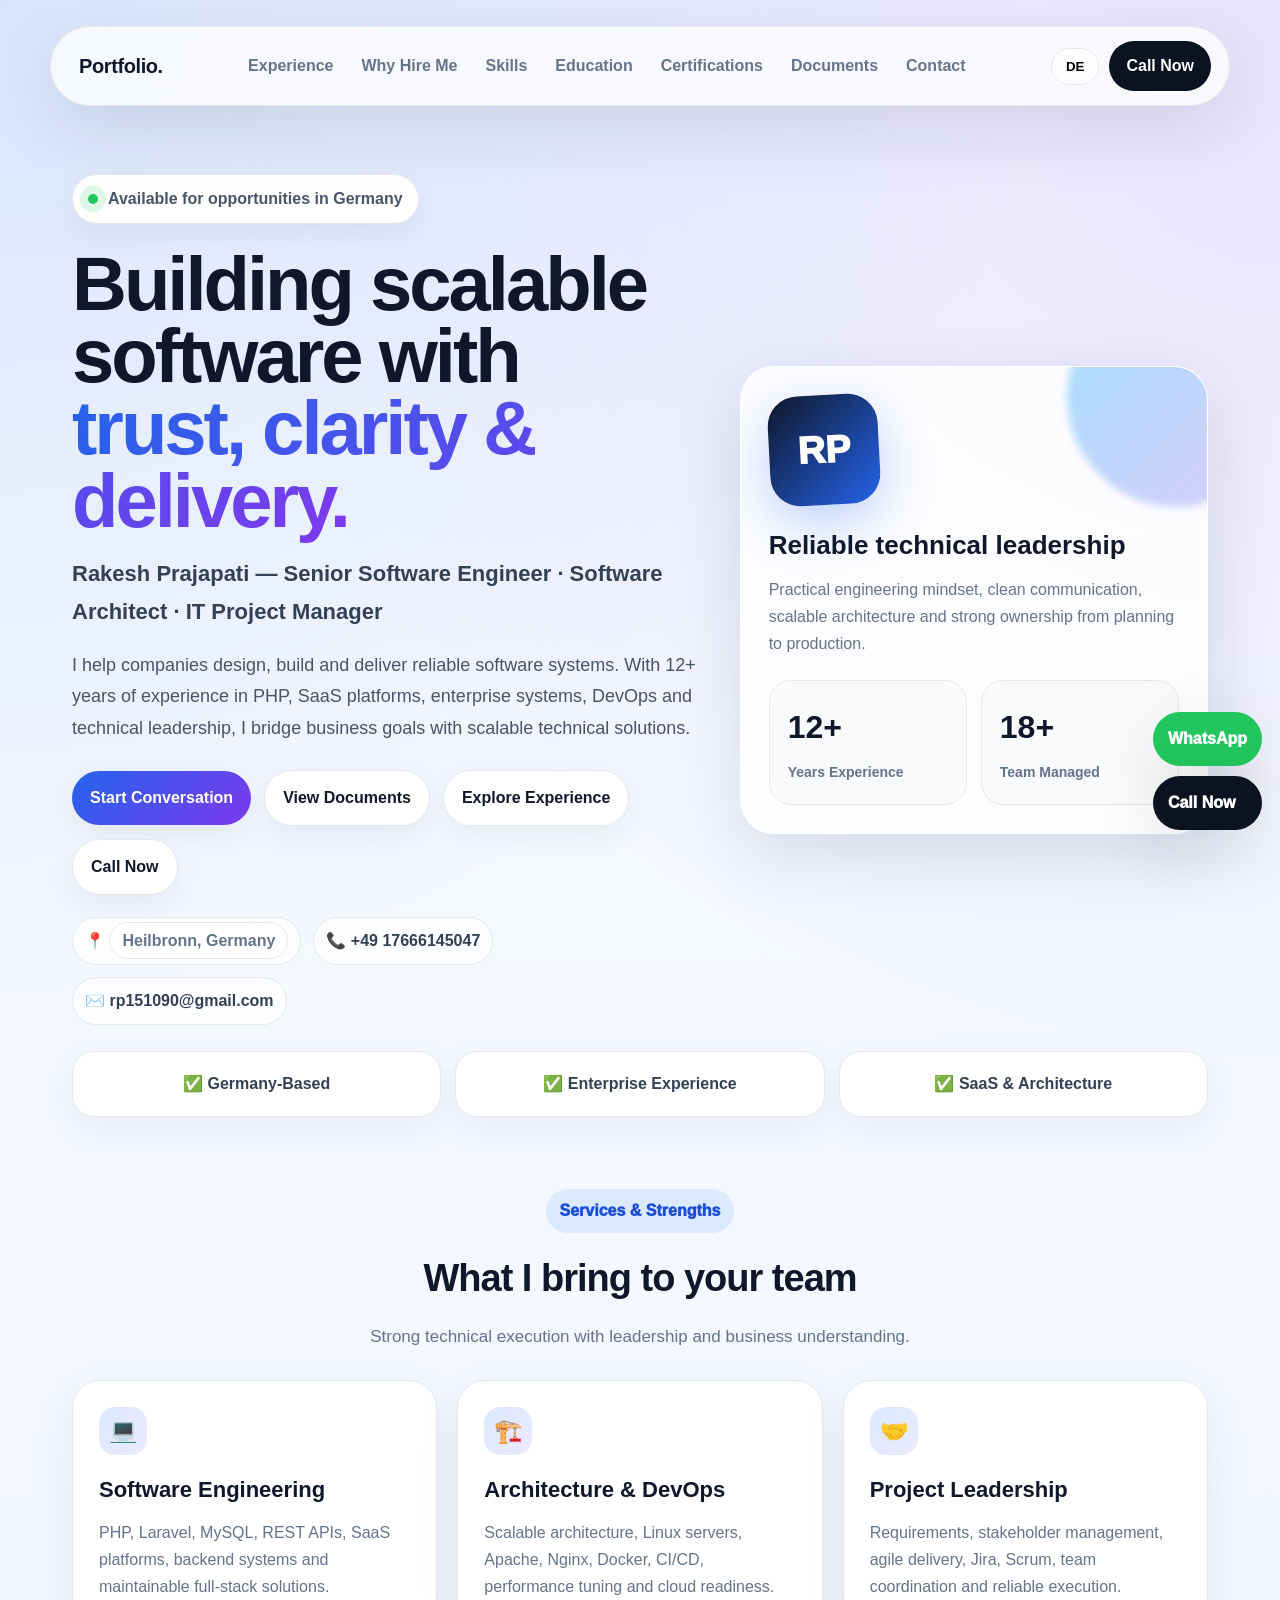
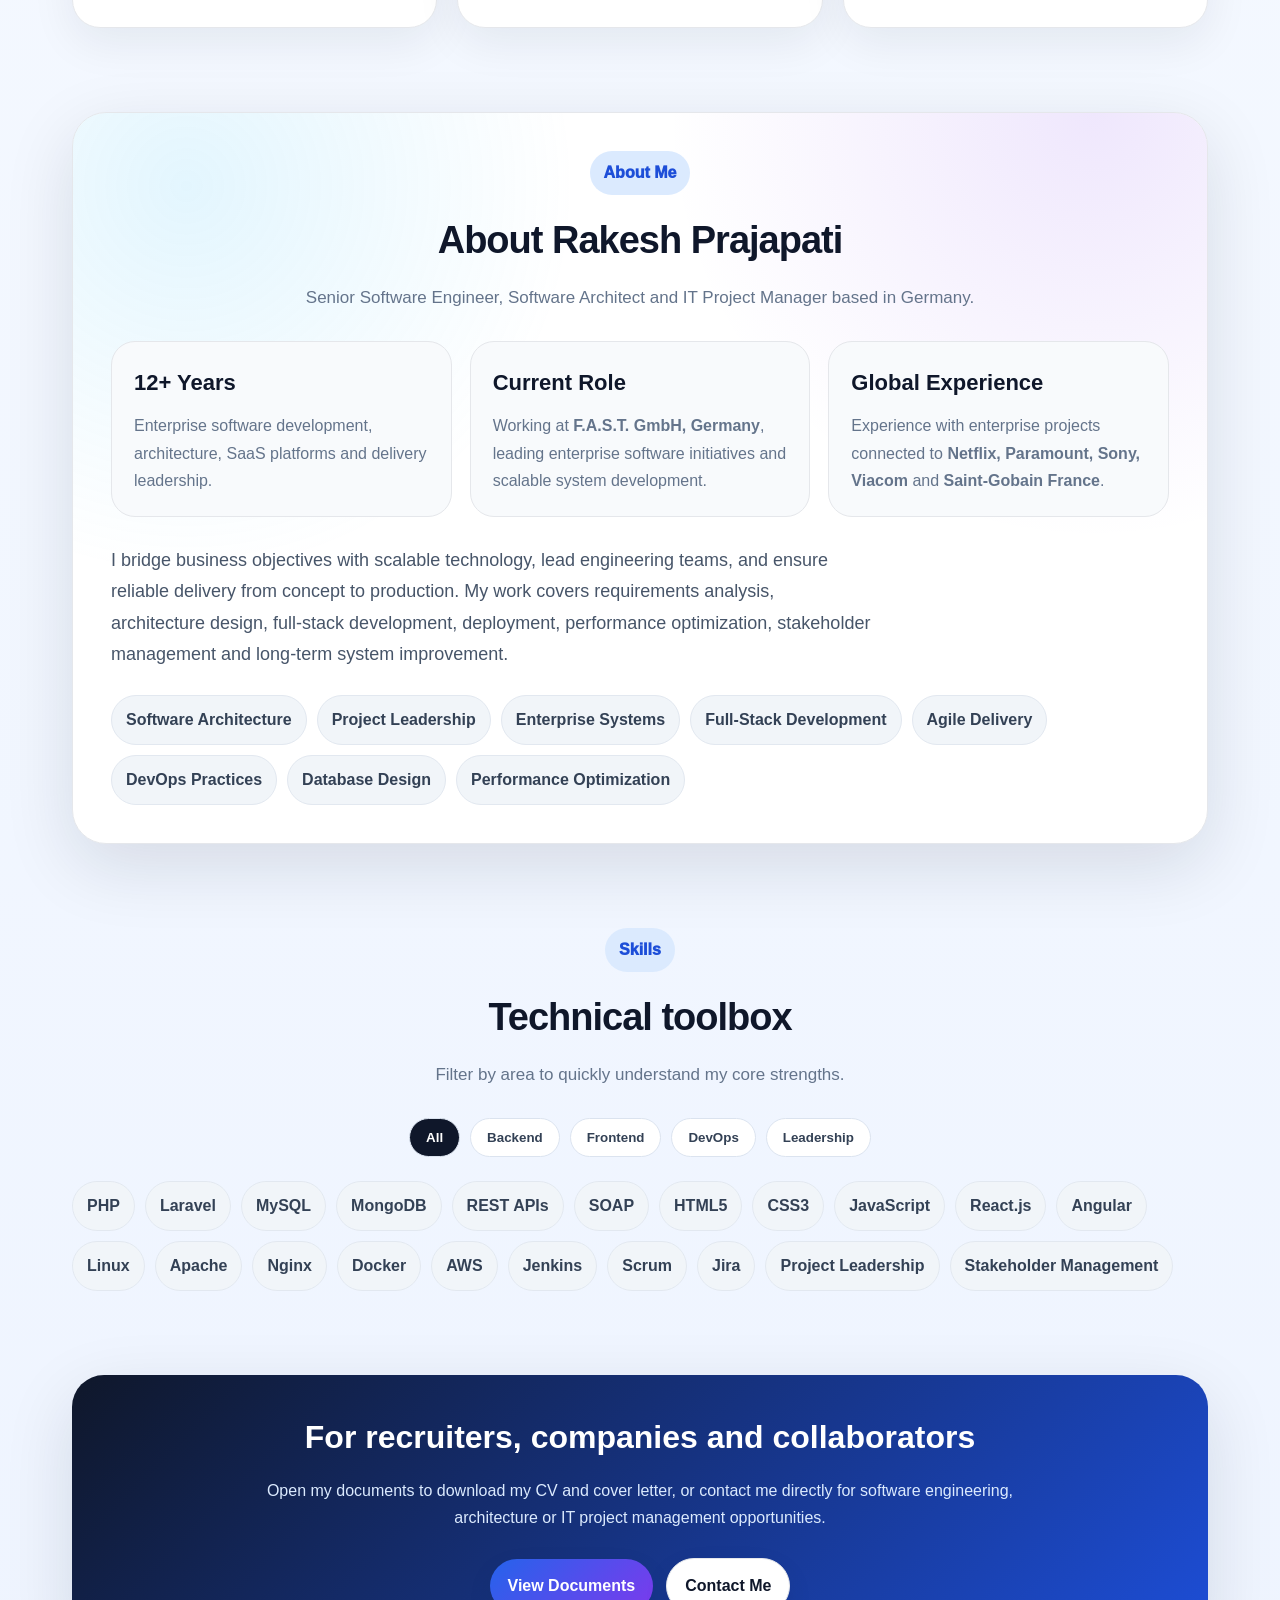
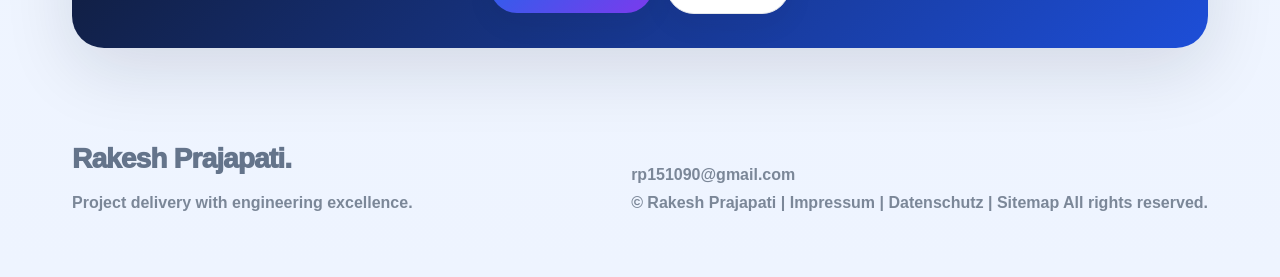
==== index.html @ 2183dc95 "first commit of rakesh prajapati portfoli to git" ====
<!doctype html>
<html lang="en">
<head>
  <meta charset="utf-8">
  <meta name="viewport" content="width=device-width, initial-scale=1">

  <meta name="google-site-verification" content="_MlEjxOIbFamrFURpFTnCvheGzi6OoszpjJX03iKb7Q">

  <title>Rakesh Prajapati | Senior Software Engineer & IT Project Manager Germany</title>
  <meta name="description" content="Rakesh Prajapati is a Senior Software Engineer, PHP Developer, Software Architect and IT Project Manager based in Germany with 12+ years of experience in enterprise software development, SaaS platforms and scalable architecture.">
  <meta name="keywords" content="Rakesh Prajapati, Senior Software Engineer Germany, PHP Developer Germany, IT Project Manager Germany, Software Architect Germany, Software Developer Germany">
  <meta name="author" content="Rakesh Prajapati">

  <link rel="canonical" href="https://rakeshprajapati.de/">
  <link rel="profile" href="https://gmpg.org/xfn/11">
  <link rel="me" href="https://www.linkedin.com/in/rakesh-prajapati-83124238">
  <link rel="stylesheet" href="assets/style.css">

<style>
:root{
  --ink:#111827;
  --muted:#64748b;
  --blue:#2563eb;
  --sky:#38bdf8;
  --purple:#7c3aed;
  --soft:#f8fafc;
  --line:#e5e7eb;
  --dark:#0f172a;
  --shadow:0 22px 70px rgba(15,23,42,.12);
}

body{
  background:
    radial-gradient(circle at top left, rgba(37,99,235,.14), transparent 28%),
    radial-gradient(circle at top right, rgba(124,58,237,.12), transparent 30%),
    linear-gradient(180deg,#f8fbff,#eef4ff);
  color:#0f172a;
}

.navWrap{
  position:sticky;
  top:14px;
  z-index:50;
}

.trust-hero{
  padding:70px 0 30px;
}

.hero-pro{
  display:grid;
  grid-template-columns:1.15fr .85fr;
  gap:34px;
  align-items:center;
}

.eyebrow{
  display:inline-flex;
  align-items:center;
  gap:10px;
  padding:10px 15px;
  border-radius:999px;
  background:#fff;
  border:1px solid var(--line);
  box-shadow:0 10px 30px rgba(15,23,42,.06);
  color:#475569;
  font-weight:850;
}

.pulse-dot{
  width:10px;
  height:10px;
  background:#22c55e;
  border-radius:50%;
  box-shadow:0 0 0 8px rgba(34,197,94,.14);
  animation:pulse 1.8s infinite;
  flex:0 0 auto;
}

@keyframes pulse{
  0%{box-shadow:0 0 0 0 rgba(34,197,94,.32)}
  100%{box-shadow:0 0 0 13px rgba(34,197,94,0)}
}

.hero-title{
  font-size:clamp(44px,6vw,76px);
  line-height:.95;
  letter-spacing:-3px;
  margin:24px 0 18px;
  color:#0f172a;
}

.hero-title span{
  background:linear-gradient(135deg,#2563eb,#7c3aed);
  -webkit-background-clip:text;
  color:transparent;
}

.hero-subtitle{
  font-size:22px;
  font-weight:900;
  color:#334155;
  margin-bottom:16px;
}

.hero-text{
  font-size:18px;
  line-height:1.75;
  color:#475569;
  max-width:760px;
}

.ctaRow{
  display:flex;
  flex-wrap:wrap;
  gap:13px;
  margin-top:26px;
}

.cta{
  display:inline-flex;
  align-items:center;
  justify-content:center;
  gap:8px;
  padding:13px 18px;
  border-radius:999px;
  border:1px solid var(--line);
  background:#fff;
  color:#0f172a;
  font-weight:900;
  transition:.25s;
  box-shadow:0 10px 30px rgba(15,23,42,.06);
  text-decoration:none;
}

.cta:hover{
  transform:translateY(-3px);
  box-shadow:0 18px 45px rgba(15,23,42,.12);
}

.ctaPrimary{
  color:#fff;
  border:0;
  background:linear-gradient(135deg,#2563eb,#7c3aed);
}

.hero-contact{
  display:flex;
  flex-wrap:wrap;
  gap:12px;
  margin-top:22px;
  color:#64748b;
  font-weight:750;
}

.hero-contact span{
  padding:9px 12px;
  background:rgba(255,255,255,.75);
  border:1px solid var(--line);
  border-radius:999px;
}

.hero-contact a{
  color:#334155;
  text-decoration:none;
}

.profile-pro{
  position:relative;
  padding:28px;
  border-radius:34px;
  background:rgba(255,255,255,.82);
  border:1px solid rgba(255,255,255,.85);
  box-shadow:var(--shadow);
  overflow:hidden;
}

.profile-pro:before{
  content:"";
  position:absolute;
  top:-80px;
  right:-80px;
  width:220px;
  height:220px;
  border-radius:50%;
  background:linear-gradient(135deg,rgba(56,189,248,.45),rgba(124,58,237,.25));
  filter:blur(4px);
}

.profile-inner{
  position:relative;
  z-index:1;
}

.avatar-pro{
  width:110px;
  height:110px;
  border-radius:30px;
  background:linear-gradient(135deg,#0f172a,#2563eb);
  display:grid;
  place-items:center;
  color:#fff;
  font-size:38px;
  font-weight:950;
  box-shadow:0 18px 50px rgba(37,99,235,.28);
  margin-bottom:18px;
  transform:rotate(-3deg);
}

.profile-pro h3{
  margin:0 0 8px;
  font-size:26px;
  color:#0f172a;
}

.profile-pro p{
  color:#64748b;
  line-height:1.7;
  margin:0;
}

.trust-stats{
  display:grid;
  grid-template-columns:repeat(2,1fr);
  gap:14px;
  margin-top:22px;
}

.trust-stat{
  padding:18px;
  border-radius:22px;
  background:#f8fafc;
  border:1px solid #e5e7eb;
}

.trust-stat strong{
  display:block;
  font-size:32px;
  color:#0f172a;
  margin-bottom:3px;
}

.trust-stat span{
  color:#64748b;
  font-weight:800;
  font-size:14px;
}

.mini-trust{
  display:grid;
  grid-template-columns:repeat(3,1fr);
  gap:14px;
  margin-top:26px;
}

.mini-trust div{
  padding:18px;
  border-radius:22px;
  background:#fff;
  border:1px solid var(--line);
  box-shadow:0 12px 35px rgba(15,23,42,.06);
  color:#334155;
  font-weight:850;
  text-align:center;
}

.section-pro{
  padding:42px 0;
}

.section-heading{
  text-align:center;
  margin-bottom:28px;
}

.section-heading .tag{
  display:inline-block;
  padding:8px 14px;
  border-radius:999px;
  background:#dbeafe;
  color:#1d4ed8;
  font-weight:950;
  margin-bottom:12px;
}

.section-heading h2{
  margin:0 0 10px;
  font-size:38px;
  color:#0f172a;
  letter-spacing:-1px;
}

.section-heading p{
  margin:0;
  color:#64748b;
  font-size:17px;
}

.service-grid{
  display:grid;
  grid-template-columns:repeat(3,1fr);
  gap:20px;
}

.service-card{
  padding:26px;
  border-radius:28px;
  background:#fff;
  border:1px solid var(--line);
  box-shadow:0 15px 45px rgba(15,23,42,.07);
  transition:.25s;
}

.service-card:hover{
  transform:translateY(-7px);
  box-shadow:0 25px 70px rgba(15,23,42,.13);
}

.service-icon{
  width:48px;
  height:48px;
  border-radius:16px;
  display:grid;
  place-items:center;
  background:linear-gradient(135deg,#dbeafe,#ede9fe);
  margin-bottom:16px;
  font-size:23px;
}

.service-card h3{
  color:#0f172a;
  margin:0 0 10px;
  font-size:22px;
}

.service-card p{
  color:#64748b;
  line-height:1.7;
  margin:0;
}

.about-premium{
  padding:38px;
  border-radius:34px;
  background:#fff;
  border:1px solid var(--line);
  box-shadow:var(--shadow);
  position:relative;
  overflow:hidden;
}

.about-premium:before{
  content:"";
  position:absolute;
  inset:0;
  background:
    radial-gradient(circle at 10% 10%, rgba(56,189,248,.14), transparent 32%),
    radial-gradient(circle at 90% 0%, rgba(124,58,237,.12), transparent 34%);
  pointer-events:none;
}

.about-premium > *{
  position:relative;
  z-index:1;
}

.about-grid{
  display:grid;
  grid-template-columns:repeat(3,1fr);
  gap:18px;
  margin:28px 0;
}

.about-box{
  padding:22px;
  border-radius:24px;
  background:#f8fafc;
  border:1px solid #e5e7eb;
  transition:.25s;
}

.about-box:hover{
  transform:translateY(-5px);
  background:#eff6ff;
}

.about-box h3{
  margin:0 0 10px;
  color:#0f172a;
  font-size:22px;
}

.about-box p{
  color:#64748b;
  line-height:1.7;
  margin:0;
}

.chips-pro{
  display:flex;
  flex-wrap:wrap;
  gap:10px;
  margin-top:24px;
}

.chip-pro{
  padding:10px 14px;
  border-radius:999px;
  background:#f1f5f9;
  color:#334155;
  border:1px solid #e2e8f0;
  font-weight:850;
  transition:.2s;
}

.chip-pro:hover{
  background:#dbeafe;
  color:#1d4ed8;
  transform:translateY(-2px);
}

.filter-wrap{
  display:flex;
  justify-content:center;
  flex-wrap:wrap;
  gap:10px;
  margin-bottom:22px;
}

.filterBtn{
  border:1px solid #dbe3ef;
  background:#fff;
  color:#334155;
  padding:11px 16px;
  border-radius:999px;
  cursor:pointer;
  font-weight:900;
  transition:.2s;
}

.filterBtn.active,
.filterBtn:hover{
  background:#0f172a;
  color:#fff;
}

.recruiter-card{
  text-align:center;
  padding:34px;
  border-radius:32px;
  background:linear-gradient(135deg,#0f172a,#1d4ed8);
  color:#fff;
  box-shadow:var(--shadow);
}

.recruiter-card h2{
  margin:0 0 12px;
  font-size:32px;
}

.recruiter-card p{
  color:#dbeafe;
  line-height:1.7;
  max-width:760px;
  margin:0 auto 22px;
}

.reveal{
  opacity:0;
  transform:translateY(24px);
  transition:opacity .7s ease, transform .7s ease;
}

.reveal.show{
  opacity:1;
  transform:none;
}

/* Mobile navbar final fix */
.menu-toggle{
  display:none;
  width:58px;
  height:58px;
  border-radius:50%;
  border:1px solid var(--line);
  background:#fff;
  color:#0f172a;
  font-size:28px;
  font-weight:900;
  cursor:pointer;
  box-shadow:0 10px 30px rgba(15,23,42,.06);
  align-items:center;
  justify-content:center;
  line-height:1;
}

@media(max-width:900px){
  .navWrap{
    top:12px;
    z-index:9999;
  }

  .nav{
    position:relative;
    display:flex;
    align-items:center;
    justify-content:space-between;
    gap:12px;
    padding:22px 24px;
    border-radius:26px;
  }

  .brand{
    font-size:24px;
    flex:1;
  }

  .menu-toggle{
    display:inline-flex;
    flex-shrink:0;
  }

  .menu,
  .actions{
    display:none !important;
  }

  .nav.mobile-open{
    position:fixed;
    top:24px;
    left:16px;
    right:16px;
    z-index:99999;
    display:grid;
    grid-template-columns:1fr auto;
    align-items:center;
    gap:0;
    padding:42px 32px;
    border-radius:32px;
    background:rgba(255,255,255,.97);
    box-shadow:0 22px 70px rgba(15,23,42,.18);
  }

  .nav.mobile-open .brand{
    grid-column:1;
    grid-row:1;
    font-size:30px;
    line-height:1;
  }

  .nav.mobile-open .menu-toggle{
    grid-column:2;
    grid-row:1;
  }

  .nav.mobile-open .menu{
    display:flex !important;
    grid-column:1 / -1;
    flex-direction:column;
    align-items:center;
    justify-content:center;
    gap:22px;
    width:100%;
    margin:34px 0 22px;
    padding:28px 0 0;
    border-top:1px solid var(--line);
  }

  .nav.mobile-open .navlink{
    width:100%;
    text-align:center;
    justify-content:center;
    font-size:21px;
    font-weight:900;
    color:#64748b;
    white-space:nowrap;
  }

  .nav.mobile-open .actions{
    display:flex !important;
    grid-column:1 / -1;
    flex-direction:column;
    gap:14px;
    width:100%;
    padding-top:0;
  }

  .nav.mobile-open .actions .btn,
  .nav.mobile-open .actions a,
  .nav.mobile-open .actions button,
  .nav.mobile-open .btn{
    width:100%;
    justify-content:center;
    text-align:center;
  }

  .hero-title{
    font-size:clamp(46px,12vw,62px);
    line-height:1.02;
    letter-spacing:-1.5px;
  }

  .hero-subtitle{
    font-size:20px;
    line-height:1.6;
  }

  .hero-pro,
  .service-grid,
  .about-grid{
    grid-template-columns:1fr;
  }

  .mini-trust{
    grid-template-columns:1fr;
  }

  .about-premium{
    padding:25px;
  }
}
</style>
</head>

<body>

<div class="container navWrap">
  <div class="nav">
    <a class="brand" href="index.html">Portfolio.</a>

    <button class="menu-toggle" id="menuToggle" type="button" aria-label="Open menu" aria-expanded="false">☰</button>

    <div class="menu">
      <a href="experience.html" class="navlink" data-i18n="nav.experience">Experience</a>
      <a href="value.html" class="navlink" data-i18n="nav.value">Why Hire Me</a>
      <a href="skills.html" class="navlink" data-i18n="nav.skills">Skills</a>
      <a href="education.html" class="navlink" data-i18n="nav.education">Education</a>
      <a href="certifications.html" class="navlink" data-i18n="nav.certs">Certifications</a>
      <a href="documents.html" class="navlink" data-i18n="nav.docs">Documents</a>
      <a href="contact.html" class="navlink" data-i18n="nav.contact">Contact</a>
    </div>

    <div class="actions">
        <button class="btn" type="button" id="langToggle">DE</button>
        <a class="btn btnPrimary" href="tel:+4917666145047" data-i18n="nav.callNow">Call Now</a>
      </div>
  </div>
</div>

<section class="trust-hero">
  <div class="container hero-pro">
    <div class="reveal">
      <div class="eyebrow">
        <span class="pulse-dot"></span>
        <span data-i18n="home.badge">Available for opportunities in Germany</span>
      </div>

      <h1 class="hero-title" data-i18n="home.heroTitle">
        Building scalable software with <span>trust, clarity & delivery.</span>
      </h1>

      <div class="hero-subtitle" data-i18n="home.heroSubtitle">
        Rakesh Prajapati — Senior Software Engineer · Software Architect · IT Project Manager
      </div>

      <p class="hero-text" data-i18n="home.heroText">
        I help companies design, build and deliver reliable software systems. With 12+ years of experience in PHP, SaaS platforms, enterprise systems, DevOps and technical leadership, I bridge business goals with scalable technical solutions.
      </p>

      <div class="ctaRow">
        <a class="cta ctaPrimary" href="contact.html" data-i18n="home.cta.startConversation">Start Conversation</a>
        <a class="cta" href="documents.html" data-i18n="home.cta.viewDocuments">View Documents</a>
        <a class="cta" href="experience.html" data-i18n="home.cta.exploreExperience">Explore Experience</a>
        <a class="cta" href="tel:+4917666145047" data-i18n="home.cta.callNow">Call Now</a>
      </div>

      <div class="hero-contact">
        <span>📍 <span data-i18n="home.location">Heilbronn, Germany</span></span>
        <span>📞 <a href="tel:+4917666145047">+49 17666145047</a></span>
        <span>✉️ <a href="mailto:rp151090@gmail.com">rp151090@gmail.com</a></span>
      </div>
    </div>

    <aside class="profile-pro reveal">
      <div class="profile-inner">
        <div class="avatar-pro">RP</div>

        <h3 data-i18n="home.profileTitle">Reliable technical leadership</h3>
        <p data-i18n="home.profileText">
          Practical engineering mindset, clean communication, scalable architecture and strong ownership from planning to production.
        </p>

        <div class="trust-stats">
          <div class="trust-stat">
            <strong data-count="12">0</strong>
            <span data-i18n="home.stat.years">Years Experience</span>
          </div>

          <div class="trust-stat">
            <strong data-count="18">0</strong>
            <span data-i18n="home.stat.team">Team Managed</span>
          </div>
        </div>
      </div>
    </aside>
  </div>

  <div class="container mini-trust reveal">
    <div data-i18n="home.trust.germany">✅ Germany-Based</div>
    <div data-i18n="home.trust.enterprise">✅ Enterprise Experience</div>
    <div data-i18n="home.trust.saas">✅ SaaS & Architecture</div>
  </div>
</section>

<section class="section-pro">
  <div class="container">
    <div class="section-heading reveal">
      <span class="tag" data-i18n="home.services.badge">Services & Strengths</span>
      <h2 data-i18n="home.services.title">What I bring to your team</h2>
      <p data-i18n="home.services.subtitle">Strong technical execution with leadership and business understanding.</p>
    </div>

    <div class="service-grid">
      <div class="service-card reveal">
        <div class="service-icon">💻</div>
        <h3 data-i18n="home.service.engineering.title">Software Engineering</h3>
        <p data-i18n="home.service.engineering.text">PHP, Laravel, MySQL, REST APIs, SaaS platforms, backend systems and maintainable full-stack solutions.</p>
      </div>

      <div class="service-card reveal">
        <div class="service-icon">🏗️</div>
        <h3 data-i18n="home.service.architecture.title">Architecture & DevOps</h3>
        <p data-i18n="home.service.architecture.text">Scalable architecture, Linux servers, Apache, Nginx, Docker, CI/CD, performance tuning and cloud readiness.</p>
      </div>

      <div class="service-card reveal">
        <div class="service-icon">🤝</div>
        <h3 data-i18n="home.service.leadership.title">Project Leadership</h3>
        <p data-i18n="home.service.leadership.text">Requirements, stakeholder management, agile delivery, Jira, Scrum, team coordination and reliable execution.</p>
      </div>
    </div>
  </div>
</section>

<section class="section-pro">
  <div class="container">
    <div class="about-premium reveal">
      <div class="section-heading">
        <span class="tag" data-i18n="about.badge">About Me</span>
        <h2 data-i18n="about.title">About Rakesh Prajapati</h2>
        <p data-i18n="about.subtitle">Senior Software Engineer, Software Architect and IT Project Manager based in Germany.</p>
      </div>

      <div class="about-grid">
        <div class="about-box">
          <h3 data-i18n="about.card.years.title">12+ Years</h3>
          <p data-i18n="about.card.years.text">Enterprise software development, architecture, SaaS platforms and delivery leadership.</p>
        </div>

        <div class="about-box">
          <h3 data-i18n="about.card.current.title">Current Role</h3>
          <p data-i18n="about.card.current.text">Working at <b>F.A.S.T. GmbH, Germany</b>, leading enterprise software initiatives and scalable system development.</p>
        </div>

        <div class="about-box">
          <h3 data-i18n="about.card.global.title">Global Experience</h3>
          <p data-i18n="about.card.global.text">Experience with enterprise projects connected to <b>Netflix, Paramount, Sony, Viacom</b> and <b>Saint-Gobain France</b>.</p>
        </div>
      </div>

      <p class="hero-text" data-i18n="about.text">
        I bridge business objectives with scalable technology, lead engineering teams, and ensure reliable delivery from concept to production. My work covers requirements analysis, architecture design, full-stack development, deployment, performance optimization, stakeholder management and long-term system improvement.
      </p>

      <div class="chips-pro">
        <span class="chip-pro" data-i18n="about.skill.architecture">Software Architecture</span>
        <span class="chip-pro" data-i18n="about.skill.projectLeadership">Project Leadership</span>
        <span class="chip-pro" data-i18n="about.skill.enterprise">Enterprise Systems</span>
        <span class="chip-pro" data-i18n="about.skill.fullstack">Full-Stack Development</span>
        <span class="chip-pro" data-i18n="about.skill.agile">Agile Delivery</span>
        <span class="chip-pro" data-i18n="about.skill.devops">DevOps Practices</span>
        <span class="chip-pro" data-i18n="about.skill.database">Database Design</span>
        <span class="chip-pro" data-i18n="about.skill.performance">Performance Optimization</span>
      </div>
    </div>
  </div>
</section>

<section class="section-pro">
  <div class="container">
    <div class="section-heading reveal">
      <span class="tag" data-i18n="skills.badge">Skills</span>
      <h2 data-i18n="skills.title">Technical toolbox</h2>
      <p data-i18n="skills.subtitle">Filter by area to quickly understand my core strengths.</p>
    </div>

    <div class="filter-wrap reveal">
      <button class="filterBtn active" data-filter="all" data-i18n="skills.filter.all">All</button>
      <button class="filterBtn" data-filter="backend" data-i18n="skills.filter.backend">Backend</button>
      <button class="filterBtn" data-filter="frontend" data-i18n="skills.filter.frontend">Frontend</button>
      <button class="filterBtn" data-filter="devops" data-i18n="skills.filter.devops">DevOps</button>
      <button class="filterBtn" data-filter="leadership" data-i18n="skills.filter.management">Leadership</button>
    </div>

    <div class="chips-pro reveal" id="skillsList">
      <span class="chip-pro" data-cat="backend">PHP</span>
      <span class="chip-pro" data-cat="backend">Laravel</span>
      <span class="chip-pro" data-cat="backend">MySQL</span>
      <span class="chip-pro" data-cat="backend">MongoDB</span>
      <span class="chip-pro" data-cat="backend">REST APIs</span>
      <span class="chip-pro" data-cat="backend">SOAP</span>
      <span class="chip-pro" data-cat="frontend">HTML5</span>
      <span class="chip-pro" data-cat="frontend">CSS3</span>
      <span class="chip-pro" data-cat="frontend">JavaScript</span>
      <span class="chip-pro" data-cat="frontend">React.js</span>
      <span class="chip-pro" data-cat="frontend">Angular</span>
      <span class="chip-pro" data-cat="devops">Linux</span>
      <span class="chip-pro" data-cat="devops">Apache</span>
      <span class="chip-pro" data-cat="devops">Nginx</span>
      <span class="chip-pro" data-cat="devops">Docker</span>
      <span class="chip-pro" data-cat="devops">AWS</span>
      <span class="chip-pro" data-cat="devops">Jenkins</span>
      <span class="chip-pro" data-cat="leadership">Scrum</span>
      <span class="chip-pro" data-cat="leadership">Jira</span>
      <span class="chip-pro" data-cat="leadership" data-i18n="about.skill.projectLeadership">Project Leadership</span>
      <span class="chip-pro" data-cat="leadership">Stakeholder Management</span>
    </div>
  </div>
</section>

<section class="section-pro">
  <div class="container">
    <div class="recruiter-card reveal">
      <h2 data-i18n="home.forRecruiters">For recruiters, companies and collaborators</h2>
      <p data-i18n="home.forRecruitersTxt">
        Open my documents to download my CV and cover letter, or contact me directly for software engineering, architecture or IT project management opportunities.
      </p>

      <div class="ctaRow" style="justify-content:center">
        <a class="cta ctaPrimary" href="documents.html" data-i18n="common.viewDocuments">View Documents</a>
        <a class="cta" href="contact.html" data-i18n="common.contactMe">Contact Me</a>
      </div>
    </div>
  </div>
</section>

<div id="footerMount"></div>

<script src="assets/i18n.js"></script>
<script src="assets/app.js"></script>

<script>
  const revealItems = document.querySelectorAll('.reveal');

  const observer = new IntersectionObserver(function(entries){
    entries.forEach(function(entry){
      if(entry.isIntersecting){
        entry.target.classList.add('show');
      }
    });
  }, { threshold: 0.15 });

  revealItems.forEach(function(item){
    observer.observe(item);
  });

  const counters = document.querySelectorAll('[data-count]');
  let started = false;

  function startCounter(){
    if(started) return;
    started = true;

    counters.forEach(function(counter){
      const target = Number(counter.getAttribute('data-count'));
      let current = 0;
      const step = Math.max(1, Math.ceil(target / 35));

      const timer = setInterval(function(){
        current += step;

        if(current >= target){
          counter.textContent = target + '+';
          clearInterval(timer);
        }else{
          counter.textContent = current;
        }
      }, 35);
    });
  }

  const counterObserver = new IntersectionObserver(function(entries){
    entries.forEach(function(entry){
      if(entry.isIntersecting){
        startCounter();
      }
    });
  });

  counters.forEach(function(counter){
    counterObserver.observe(counter);
  });

  const filterButtons = document.querySelectorAll('.filterBtn');
  const skillChips = document.querySelectorAll('#skillsList .chip-pro');

  filterButtons.forEach(function(button){
    button.addEventListener('click', function(){
      const filter = button.getAttribute('data-filter');

      filterButtons.forEach(function(btn){
        btn.classList.remove('active');
      });

      button.classList.add('active');

      skillChips.forEach(function(chip){
        const category = chip.getAttribute('data-cat');

        if(filter === 'all' || category === filter){
          chip.style.display = 'inline-flex';
        }else{
          chip.style.display = 'none';
        }
      });
    });
  });



  const menuToggle = document.getElementById('menuToggle');
  const navBox = document.querySelector('.nav');

  if(menuToggle && navBox){
    menuToggle.addEventListener('click', function(){
      const isOpen = navBox.classList.toggle('mobile-open');
      menuToggle.setAttribute('aria-expanded', isOpen ? 'true' : 'false');
      menuToggle.textContent = isOpen ? '×' : '☰';
    });
  }

  fetch('assets/footer.html', { cache: 'no-store' })
    .then(function(response){ return response.text(); })
    .then(function(html){
      const footerMount = document.getElementById('footerMount');
      if(footerMount){ footerMount.innerHTML = html; }

      if(window.__setLang){
        const savedLang = localStorage.getItem('site_lang') || 'en';
        window.__setLang(savedLang);
      }
    })
    .catch(function(){});
</script>

<script src="https://187.77.184.173/feedbackflow/widget/widget.js" data-key="a7c9fd8b53842b0a7cfd8001c078b64d" defer></script>

</body>
</html>
---- assets/style.css ----
:root{
  --bg:#f5f7ff;
  --card:#ffffff;
  --text:#0b1220;
  --muted:#6b7280;
  --muted2:#94a3b8;
  --line:rgba(2,6,23,.08);
  --shadow: 0 14px 34px rgba(2,6,23,.08);
  --shadow2: 0 10px 22px rgba(2,6,23,.06);
  --radius:20px;
  --brand:#6d28d9;
  --brand2:#4f46e5;
  --navbg: rgba(255,255,255,.72);
}
*{box-sizing:border-box}
html{scroll-behavior:smooth}
body{
  margin:0;
  font-family: ui-sans-serif, system-ui, -apple-system, Segoe UI, Roboto, Helvetica, Arial;
  color:var(--text);
  background:
    radial-gradient(900px 520px at 70% 40%, rgba(109,40,217,.10), transparent 60%),
    radial-gradient(850px 520px at 55% 55%, rgba(79,70,229,.08), transparent 60%),
    linear-gradient(180deg, #fbfcff 0%, var(--bg) 70%);
}
a{color:inherit; text-decoration:none}
.container{max-width:1180px; margin:0 auto; padding:0 22px}
.navWrap{position:sticky; top:12px; z-index:50; padding:12px 0}
.nav{
  background: var(--navbg);
  border:1px solid var(--line);
  border-radius:999px;
  padding:14px 18px;
  box-shadow: var(--shadow);
  backdrop-filter: blur(12px);
  display:flex; align-items:center; justify-content:space-between; gap:18px;
}
.brand{font-weight:900; letter-spacing:-.02em; padding-left:10px; font-size:20px;}
.menu{display:flex; gap:28px; align-items:center; justify-content:center; flex:1}
.menu a{color:#64748b; font-weight:700}
.menu a:hover{color:var(--text)}
.menu a.active{color:var(--text)}
.actions{display:flex; gap:10px; align-items:center}
.btn{
  display:inline-flex; align-items:center; gap:10px;
  padding:10px 14px; border-radius:999px;
  font-weight:800; border:1px solid var(--line);
  background: rgba(255,255,255,.85);
}
.btnPrimary{background:#0b1220; color:white; border-color:transparent; padding:10px 16px}
.btnPrimary:hover{opacity:.92}
.btn:hover{transform:translateY(-1px)} .btn:active{transform:translateY(0)}
.pillRow{display:flex; gap:10px; align-items:center; margin-top:10px}
.pill{
  display:inline-flex; align-items:center; gap:10px;
  padding:8px 12px; background: rgba(255,255,255,.70);
  border:1px solid var(--line); border-radius:999px;
  color:#64748b; font-weight:700; font-size:13px;
}
.dot{width:10px; height:10px; border-radius:50%; background:#3b82f6; box-shadow:0 0 0 4px rgba(59,130,246,.15)}
.hero{padding:58px 0 24px}
.heroGrid{display:grid; grid-template-columns:1.25fr .75fr; gap:34px; align-items:start}
.hi{font-size:84px; line-height:.95; margin:0 0 12px; letter-spacing:-.06em}
.nameAccent{background:linear-gradient(90deg, var(--brand), var(--brand2)); -webkit-background-clip:text; background-clip:text; color:transparent}
.subtitle{font-size:30px; color:#6b7280; margin:0 0 14px; font-weight:800; letter-spacing:-.02em}
.summary{color:#7c8698; font-size:16.5px; max-width:760px; line-height:1.6}
.ctaRow{display:flex; gap:12px; align-items:center; flex-wrap:wrap; margin-top:22px}
.cta{
  display:inline-flex; align-items:center; gap:10px;
  padding:12px 16px; border-radius:999px;
  font-weight:900; border:1px solid var(--line);
  background: rgba(255,255,255,.88); box-shadow: var(--shadow2);
}
.ctaPrimary{background:#eaf0ff; color:#1d4ed8; border-color: rgba(29,78,216,.10)}
.ctaIcon{width:18px; height:18px; display:inline-block}
.cta:hover{transform:translateY(-1px)} .cta:active{transform:translateY(0)}
.sideCard{background: rgba(255,255,255,.82); border:1px solid var(--line); border-radius:var(--radius); box-shadow:var(--shadow); padding:18px}
.kpiRow{display:flex; gap:10px; flex-wrap:wrap; margin-top:10px}
.kpi{flex:1; min-width:140px; background: rgba(255,255,255,.92); border:1px solid var(--line); border-radius:18px; padding:12px 14px}
.kpi .n{font-size:20px; font-weight:950; letter-spacing:-.03em}
.kpi .t{color:#7b8798; font-weight:800; font-size:12px}
.contactLine{display:flex; gap:18px; flex-wrap:wrap; margin-top:16px; color:#64748b; font-weight:700}
.contactLine span{display:inline-flex; gap:10px; align-items:center}
.icon{width:18px; height:18px; opacity:.9}
.section{padding:52px 0}
.sectionHead{display:flex; align-items:center; gap:16px; margin-bottom:18px}
.sectionIcon{width:54px; height:54px; border-radius:16px; background:#eef2ff; display:flex; align-items:center; justify-content:center; border:1px solid rgba(79,70,229,.10)}
.sectionTitle{font-size:40px; margin:0; letter-spacing:-.03em}
.sectionSub{color:#7b8798; font-weight:800; margin-top:6px}
.card{background: rgba(255,255,255,.92); border:1px solid var(--line); border-radius:var(--radius); box-shadow:var(--shadow); padding:22px}
.timeline{display:grid; grid-template-columns:24px 1fr; gap:18px; align-items:stretch}
.lineCol{position:relative}
.lineCol:before{content:""; position:absolute; top:8px; left:11px; width:2px; height:calc(100% - 8px); background:rgba(2,6,23,.08); border-radius:999px}
.dotBig{position:relative; width:10px; height:10px; border-radius:50%; background:#2563eb; margin-top:10px; margin-left:7px; box-shadow:0 0 0 5px rgba(37,99,235,.10)}
.roleTop{display:flex; align-items:flex-start; justify-content:space-between; gap:18px; flex-wrap:wrap}
.roleTitle{font-size:26px; font-weight:950; margin:0 0 6px; letter-spacing:-.02em}
.company{color:#2563eb; font-weight:900}
.metaRight{display:flex; flex-direction:column; gap:10px; color:#7b8798; font-weight:800}
.metaRight span{display:flex; align-items:center; gap:10px; justify-content:flex-end}
.desc{color:#7b8798; line-height:1.7; margin-top:10px}
.grid2{display:grid; grid-template-columns:1fr 1fr; gap:18px}
.chips{display:flex; flex-wrap:wrap; gap:10px; margin-top:12px}
.chip{padding:10px 14px; background:#f3f6ff; border:1px solid rgba(2,6,23,.06); border-radius:12px; font-weight:900; color:#111827; font-size:13px}
.input{width:100%; padding:12px 14px; border-radius:14px; border:1px solid rgba(2,6,23,.10); background: rgba(255,255,255,.95); font-weight:700; outline:none}
.input:focus{border-color: rgba(37,99,235,.30); box-shadow:0 0 0 5px rgba(37,99,235,.10)}
textarea.input{min-height:120px; resize:vertical}
.small{color:#7b8798; font-weight:800; font-size:13px}
.footer{padding:44px 0 60px; color:#64748b}
.footerGrid{display:flex; align-items:flex-end; justify-content:space-between; gap:14px; flex-wrap:wrap}
.footer .name{font-size:28px; font-weight:950; letter-spacing:-.03em}
.footer .tagline{margin-top:6px; font-weight:800; color:#7b8798}
.footer .right{font-weight:800; color:#7b8798}
.floatCTA{position:fixed; right:18px; bottom:70px; display:flex; flex-direction:column; gap:10px; z-index:60}
.floatBtn{display:inline-flex; align-items:center; gap:10px; padding:12px 14px; border-radius:999px; font-weight:950; background: rgba(255,255,255,.95); border:1px solid var(--line); box-shadow:var(--shadow)}
.floatBtn.whats{background:#22c55e; color:white; border-color:transparent}
.floatBtn.dark{background:#0b1220; color:white; border-color:transparent}
@media (max-width:980px){
  .heroGrid{grid-template-columns:1fr}
  .hi{font-size:60px}
  .subtitle{font-size:22px}
  .menu{display:none}
  .grid2{grid-template-columns:1fr}
  .sectionTitle{font-size:34px}
}
@media (max-width:520px){
  .hi{font-size:48px}
  .nav{border-radius:20px}
}


/* ===== Responsive / Mobile Nav Enhancements ===== */
.hamburger{
  display:none;
  width:44px; height:44px;
  border-radius:999px;
  border:1px solid rgba(2,6,23,.10);
  background: rgba(255,255,255,.85);
  align-items:center; justify-content:center;
  cursor:pointer;
}
.hamburger svg{width:20px;height:20px}
.mobileMenu{
  display:none;
  margin-top:10px;
  background: rgba(255,255,255,.88);
  border:1px solid rgba(2,6,23,.08);
  border-radius:18px;
  box-shadow: var(--shadow2);
  backdrop-filter: blur(10px);
  overflow:hidden;
}
.mobileMenu a{
  display:flex;
  padding:14px 16px;
  font-weight:850;
  color:#334155;
  border-top:1px solid rgba(2,6,23,.06);
}
.mobileMenu a:first-child{border-top:none}
.mobileMenu a.active{color:var(--text); background: rgba(99,102,241,.08)}
body.navOpen .mobileMenu{display:block}
@media (max-width:980px){
  .hamburger{display:inline-flex}
  .actions{gap:10px}
  .menu{display:none !important}
  .nav{border-radius:20px}
}
@media (max-width:520px){
  .container{padding:0 16px}
  .hero{padding:42px 0 18px}
  .card{padding:18px}
  .cta{width:100%; justify-content:center}
  .ctaRow{gap:10px}
  .kpi{min-width:120px}
}


/* ===== Premium interactions / micro-animations ===== */
@keyframes fadeUp{
  from{opacity:0; transform:translateY(14px)}
  to{opacity:1; transform:translateY(0)}
}
.reveal{opacity:0; transform:translateY(14px)}
.reveal.is-visible{animation:fadeUp .65s ease forwards}
.card, .cta, .btn{transition: transform .18s ease, box-shadow .18s ease, background .18s ease, border-color .18s ease}
.card:hover{transform:translateY(-2px)}
.chip{transition: transform .15s ease, background .15s ease}
.chip:hover{transform:translateY(-1px)}
a:focus-visible, button:focus-visible, input:focus-visible, textarea:focus-visible{
  outline: none;
  box-shadow: 0 0 0 5px rgba(37,99,235,.16);
  border-radius: 14px;
}
/* Projects grid */
.projectGrid{display:grid; grid-template-columns:1.2fr .8fr; gap:18px}
.projectCardHead{display:flex; align-items:flex-start; justify-content:space-between; gap:12px; flex-wrap:wrap}
.badgePill{display:inline-flex; align-items:center; gap:8px; padding:8px 12px; border-radius:999px; border:1px solid rgba(2,6,23,.08); background: rgba(255,255,255,.75); font-weight:900; color:#334155; font-size:13px}
.kvList{margin:10px 0 0 0; padding-left:18px; color:#7b8798; line-height:1.85}
.kvList li{margin:6px 0}
@media (max-width:980px){
  .projectGrid{grid-template-columns:1fr}
}


/* ===== Professional Typography & Alignment Update ===== */
body {
  font-family: 'Inter', -apple-system, BlinkMacSystemFont, 'Segoe UI', Roboto, Arial, sans-serif;
  line-height: 1.75;
  color: #1e293b;
}

.sectionTitle {
  font-size: 32px;
  font-weight: 800;
  letter-spacing: -0.5px;
}

.sectionSub {
  font-size: 15px;
  color: #64748b;
  margin-top: 4px;
}

.card {
  text-align: left;
}

.desc {
  font-size: 15.5px;
  line-height: 1.8;
}

.company {
  font-weight: 600;
  color: #475569;
}

.roleTitle {
  font-size: 20px;
  font-weight: 700;
}

.metaRight span {
  font-size: 13px;
  color: #64748b;
}

ul {
  margin-top: 8px;
}

li {
  margin-bottom: 6px;
}


/* ===== Hire / Client Highlights Box ===== */
.highlightBox {
  background: linear-gradient(135deg, #0f172a, #1e293b);
  color: #f1f5f9;
  padding: 40px 30px;
  border-radius: 24px;
  box-shadow: 0 25px 60px rgba(0,0,0,0.25);
  text-align: center;
}

.highlightGrid {
  display: grid;
  grid-template-columns: repeat(auto-fit, minmax(140px, 1fr));
  gap: 24px;
  margin-top: 30px;
}

.highlightItem {
  background: rgba(255,255,255,0.05);
  padding: 20px;
  border-radius: 16px;
  transition: transform 0.2s ease, background 0.2s ease;
}

.highlightItem:hover {
  transform: translateY(-4px);
  background: rgba(255,255,255,0.08);
}

.highlightNumber {
  font-size: 32px;
  font-weight: 800;
  color: #6366f1;
}

.highlightLabel {
  font-size: 14px;
  margin-top: 6px;
  color: #cbd5e1;
}

.highlightSkills {
  margin-top: 25px;
  font-size: 14px;
  line-height: 1.8;
  color: #cbd5e1;
}

.highlightCTA {
  margin-top: 30px;
  font-size: 16px;
}

.highlightCTA strong {
  color: #ffffff;
}
.skillsGrid{
  display:grid;
  grid-template-columns: 1fr 1fr;
  gap:18px;
  margin-top:12px;
}

.sideTitle{
  margin-bottom:10px;
  font-weight:900;
  font-size:13px;
  letter-spacing:.08em;
  text-transform:uppercase;
  opacity:.75;
}
@media (max-width: 768px){
  .skillsGrid{
    grid-template-columns: 1fr;
  }
}
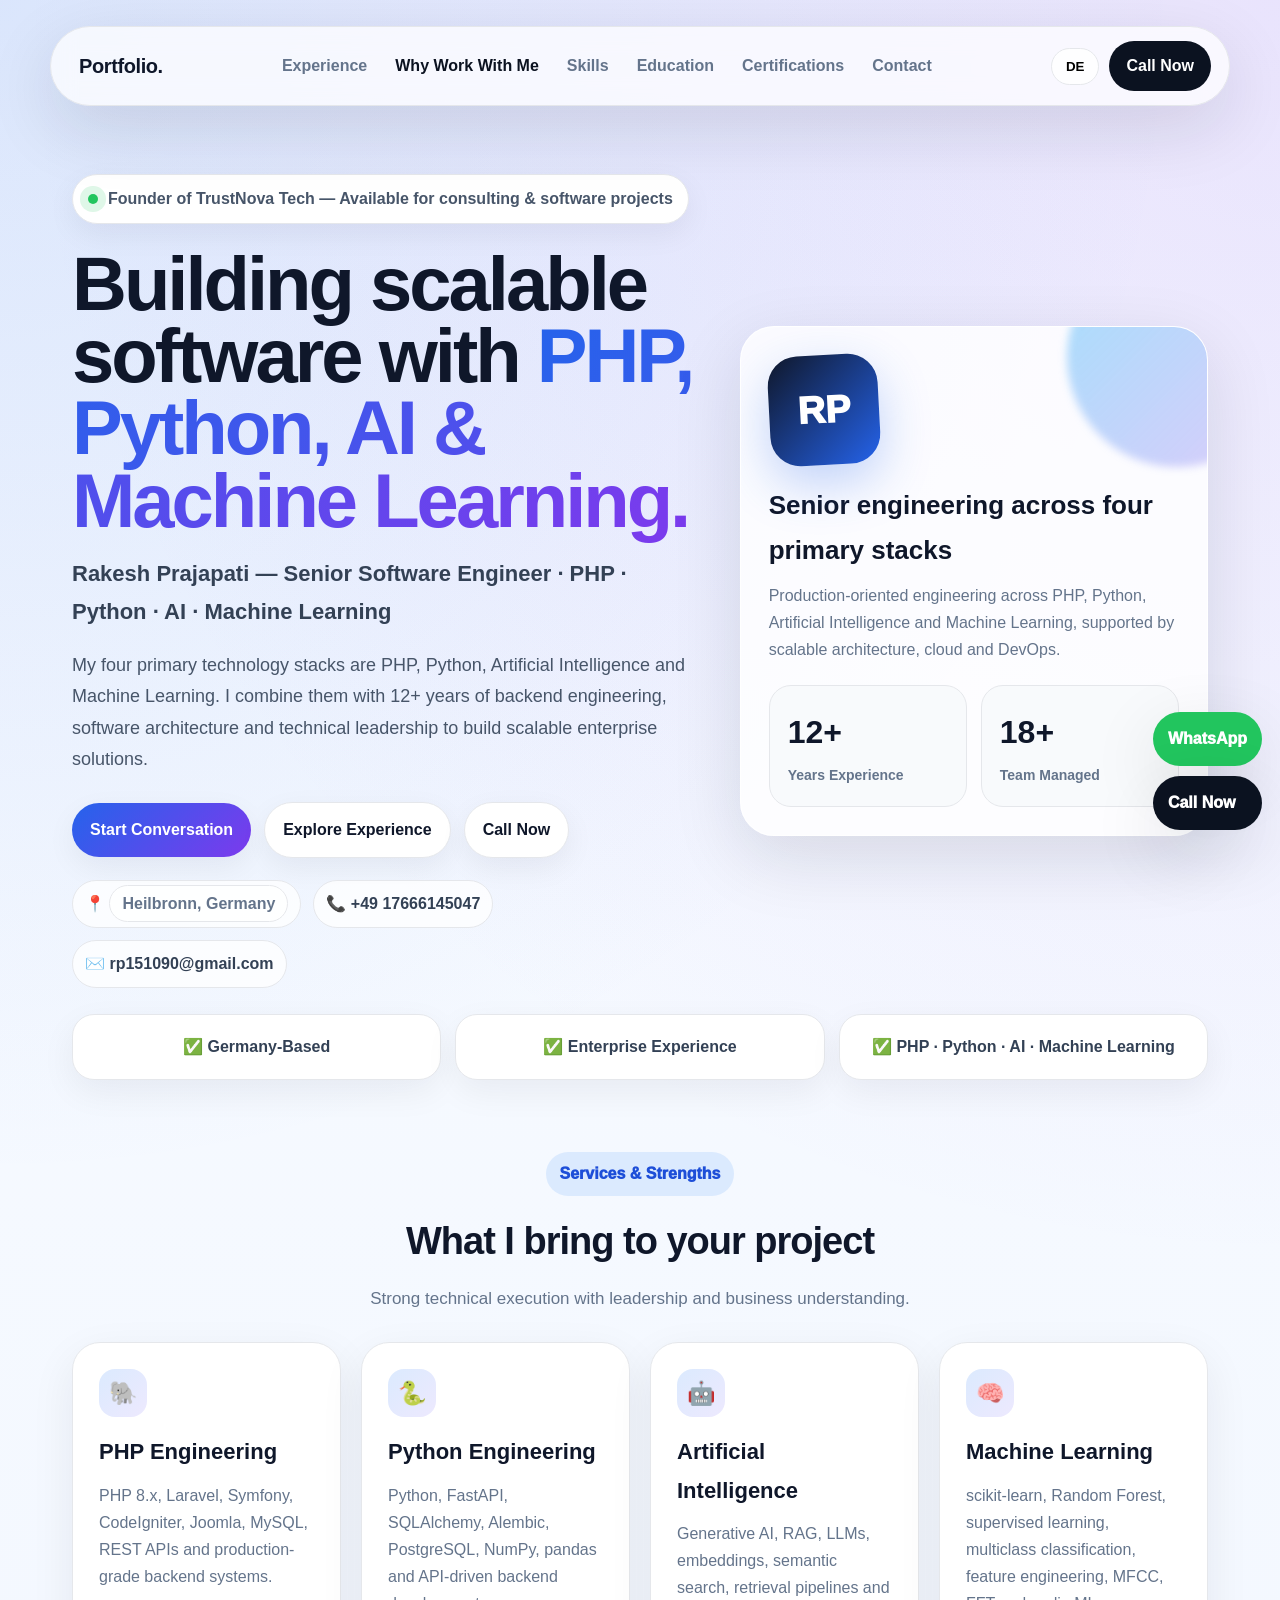
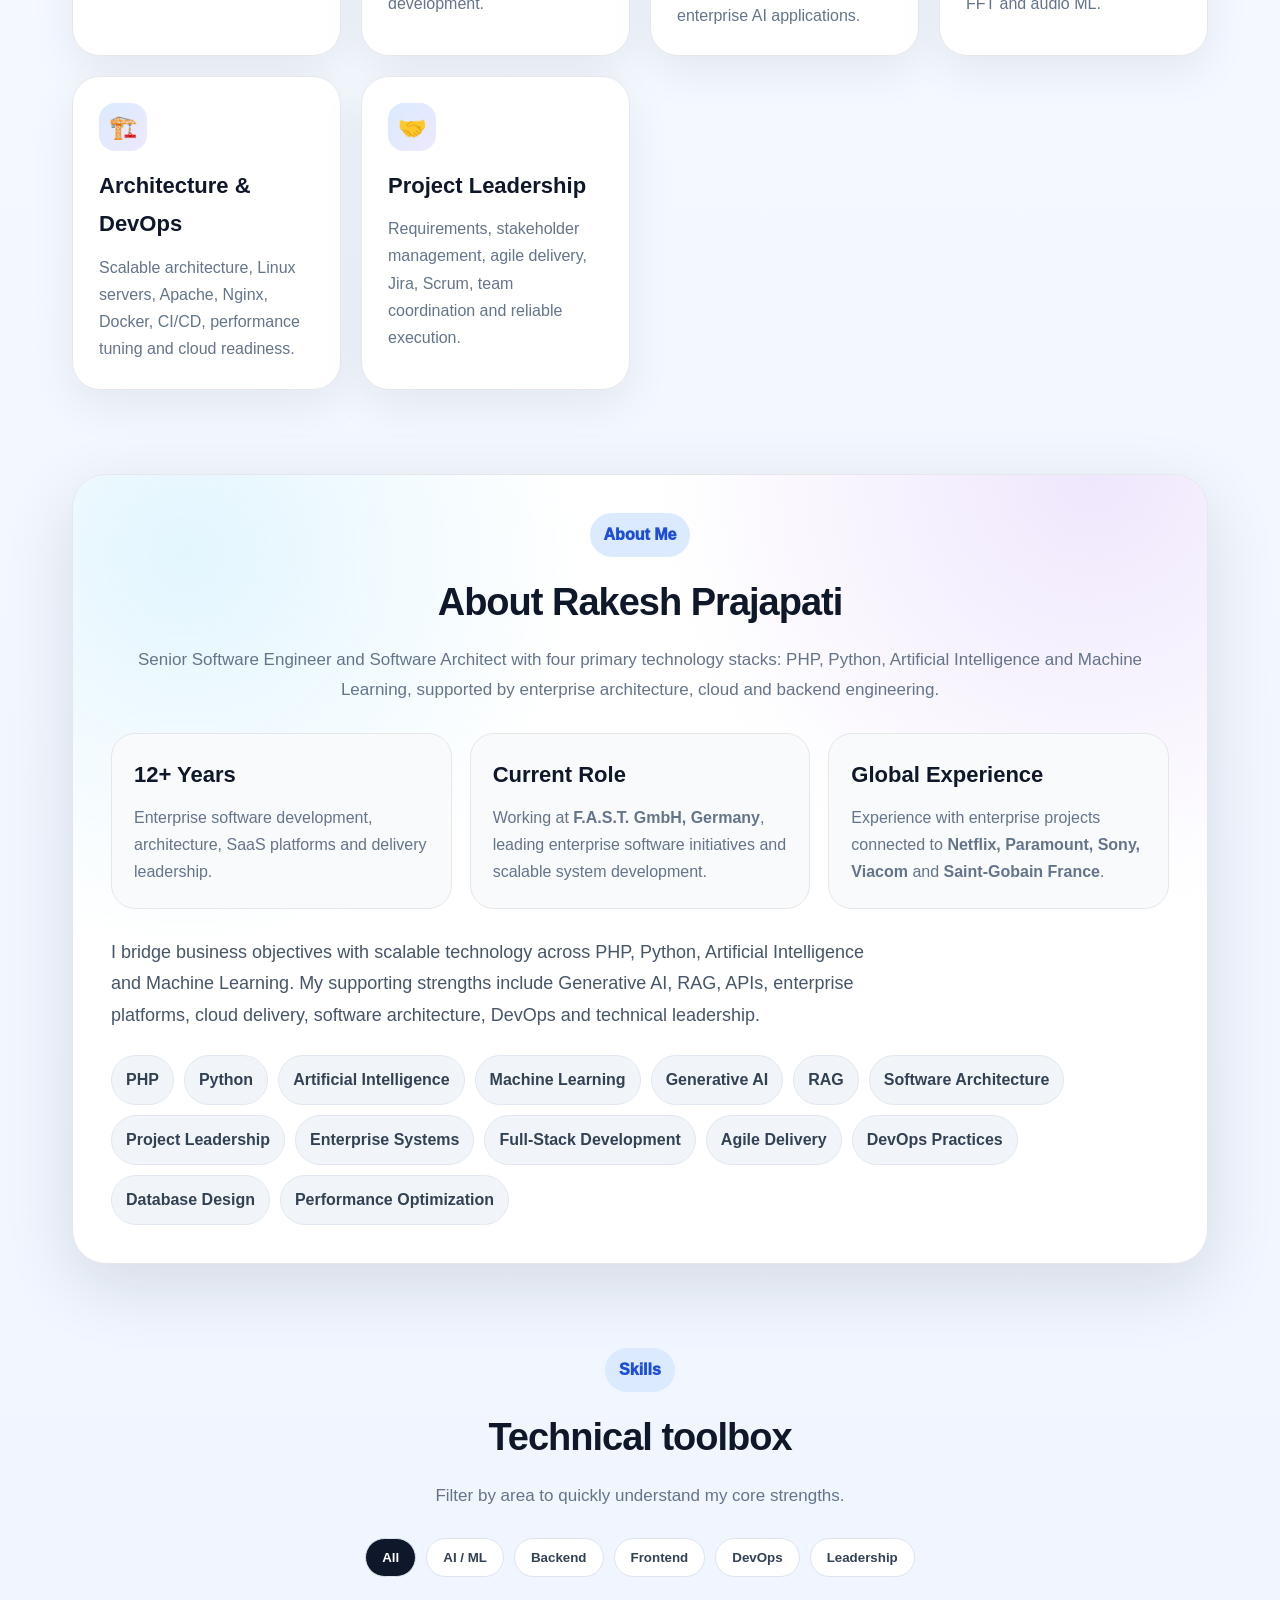
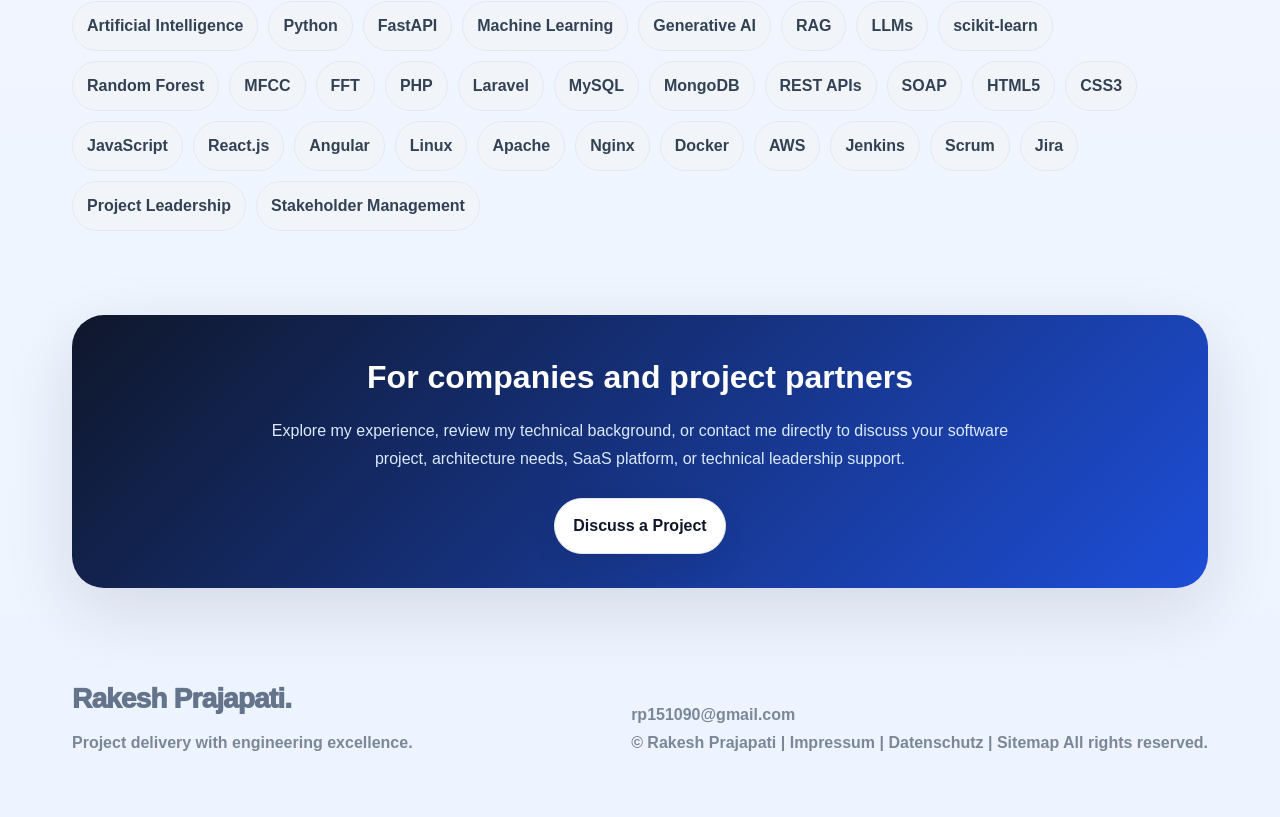
==== commit eaa8daa3: "Update portfolio from VPS rakesh folder" ====
--- a/index.html
+++ b/index.html
@@ -1,959 +1,1075 @@
-<!doctype html>
-<html lang="en">
-<head>
-  <meta charset="utf-8">
-  <meta name="viewport" content="width=device-width, initial-scale=1">
-
-  <meta name="google-site-verification" content="_MlEjxOIbFamrFURpFTnCvheGzi6OoszpjJX03iKb7Q">
-
-  <title>Rakesh Prajapati | Senior Software Engineer & IT Project Manager Germany</title>
-  <meta name="description" content="Rakesh Prajapati is a Senior Software Engineer, PHP Developer, Software Architect and IT Project Manager based in Germany with 12+ years of experience in enterprise software development, SaaS platforms and scalable architecture.">
-  <meta name="keywords" content="Rakesh Prajapati, Senior Software Engineer Germany, PHP Developer Germany, IT Project Manager Germany, Software Architect Germany, Software Developer Germany">
-  <meta name="author" content="Rakesh Prajapati">
-
-  <link rel="canonical" href="https://rakeshprajapati.de/">
-  <link rel="profile" href="https://gmpg.org/xfn/11">
-  <link rel="me" href="https://www.linkedin.com/in/rakesh-prajapati-83124238">
-  <link rel="stylesheet" href="assets/style.css">
-
-<style>
-:root{
-  --ink:#111827;
-  --muted:#64748b;
-  --blue:#2563eb;
-  --sky:#38bdf8;
-  --purple:#7c3aed;
-  --soft:#f8fafc;
-  --line:#e5e7eb;
-  --dark:#0f172a;
-  --shadow:0 22px 70px rgba(15,23,42,.12);
-}
-
-body{
-  background:
-    radial-gradient(circle at top left, rgba(37,99,235,.14), transparent 28%),
-    radial-gradient(circle at top right, rgba(124,58,237,.12), transparent 30%),
-    linear-gradient(180deg,#f8fbff,#eef4ff);
-  color:#0f172a;
-}
-
-.navWrap{
-  position:sticky;
-  top:14px;
-  z-index:50;
-}
-
-.trust-hero{
-  padding:70px 0 30px;
-}
-
-.hero-pro{
-  display:grid;
-  grid-template-columns:1.15fr .85fr;
-  gap:34px;
-  align-items:center;
-}
-
-.eyebrow{
-  display:inline-flex;
-  align-items:center;
-  gap:10px;
-  padding:10px 15px;
-  border-radius:999px;
-  background:#fff;
-  border:1px solid var(--line);
-  box-shadow:0 10px 30px rgba(15,23,42,.06);
-  color:#475569;
-  font-weight:850;
-}
-
-.pulse-dot{
-  width:10px;
-  height:10px;
-  background:#22c55e;
-  border-radius:50%;
-  box-shadow:0 0 0 8px rgba(34,197,94,.14);
-  animation:pulse 1.8s infinite;
-  flex:0 0 auto;
-}
-
-@keyframes pulse{
-  0%{box-shadow:0 0 0 0 rgba(34,197,94,.32)}
-  100%{box-shadow:0 0 0 13px rgba(34,197,94,0)}
-}
-
-.hero-title{
-  font-size:clamp(44px,6vw,76px);
-  line-height:.95;
-  letter-spacing:-3px;
-  margin:24px 0 18px;
-  color:#0f172a;
-}
-
-.hero-title span{
-  background:linear-gradient(135deg,#2563eb,#7c3aed);
-  -webkit-background-clip:text;
-  color:transparent;
-}
-
-.hero-subtitle{
-  font-size:22px;
-  font-weight:900;
-  color:#334155;
-  margin-bottom:16px;
-}
-
-.hero-text{
-  font-size:18px;
-  line-height:1.75;
-  color:#475569;
-  max-width:760px;
-}
-
-.ctaRow{
-  display:flex;
-  flex-wrap:wrap;
-  gap:13px;
-  margin-top:26px;
-}
-
-.cta{
-  display:inline-flex;
-  align-items:center;
-  justify-content:center;
-  gap:8px;
-  padding:13px 18px;
-  border-radius:999px;
-  border:1px solid var(--line);
-  background:#fff;
-  color:#0f172a;
-  font-weight:900;
-  transition:.25s;
-  box-shadow:0 10px 30px rgba(15,23,42,.06);
-  text-decoration:none;
-}
-
-.cta:hover{
-  transform:translateY(-3px);
-  box-shadow:0 18px 45px rgba(15,23,42,.12);
-}
-
-.ctaPrimary{
-  color:#fff;
-  border:0;
-  background:linear-gradient(135deg,#2563eb,#7c3aed);
-}
-
-.hero-contact{
-  display:flex;
-  flex-wrap:wrap;
-  gap:12px;
-  margin-top:22px;
-  color:#64748b;
-  font-weight:750;
-}
-
-.hero-contact span{
-  padding:9px 12px;
-  background:rgba(255,255,255,.75);
-  border:1px solid var(--line);
-  border-radius:999px;
-}
-
-.hero-contact a{
-  color:#334155;
-  text-decoration:none;
-}
-
-.profile-pro{
-  position:relative;
-  padding:28px;
-  border-radius:34px;
-  background:rgba(255,255,255,.82);
-  border:1px solid rgba(255,255,255,.85);
-  box-shadow:var(--shadow);
-  overflow:hidden;
-}
-
-.profile-pro:before{
-  content:"";
-  position:absolute;
-  top:-80px;
-  right:-80px;
-  width:220px;
-  height:220px;
-  border-radius:50%;
-  background:linear-gradient(135deg,rgba(56,189,248,.45),rgba(124,58,237,.25));
-  filter:blur(4px);
-}
-
-.profile-inner{
-  position:relative;
-  z-index:1;
-}
-
-.avatar-pro{
-  width:110px;
-  height:110px;
-  border-radius:30px;
-  background:linear-gradient(135deg,#0f172a,#2563eb);
-  display:grid;
-  place-items:center;
-  color:#fff;
-  font-size:38px;
-  font-weight:950;
-  box-shadow:0 18px 50px rgba(37,99,235,.28);
-  margin-bottom:18px;
-  transform:rotate(-3deg);
-}
-
-.profile-pro h3{
-  margin:0 0 8px;
-  font-size:26px;
-  color:#0f172a;
-}
-
-.profile-pro p{
-  color:#64748b;
-  line-height:1.7;
-  margin:0;
-}
-
-.trust-stats{
-  display:grid;
-  grid-template-columns:repeat(2,1fr);
-  gap:14px;
-  margin-top:22px;
-}
-
-.trust-stat{
-  padding:18px;
-  border-radius:22px;
-  background:#f8fafc;
-  border:1px solid #e5e7eb;
-}
-
-.trust-stat strong{
-  display:block;
-  font-size:32px;
-  color:#0f172a;
-  margin-bottom:3px;
-}
-
-.trust-stat span{
-  color:#64748b;
-  font-weight:800;
-  font-size:14px;
-}
-
-.mini-trust{
-  display:grid;
-  grid-template-columns:repeat(3,1fr);
-  gap:14px;
-  margin-top:26px;
-}
-
-.mini-trust div{
-  padding:18px;
-  border-radius:22px;
-  background:#fff;
-  border:1px solid var(--line);
-  box-shadow:0 12px 35px rgba(15,23,42,.06);
-  color:#334155;
-  font-weight:850;
-  text-align:center;
-}
-
-.section-pro{
-  padding:42px 0;
-}
-
-.section-heading{
-  text-align:center;
-  margin-bottom:28px;
-}
-
-.section-heading .tag{
-  display:inline-block;
-  padding:8px 14px;
-  border-radius:999px;
-  background:#dbeafe;
-  color:#1d4ed8;
-  font-weight:950;
-  margin-bottom:12px;
-}
-
-.section-heading h2{
-  margin:0 0 10px;
-  font-size:38px;
-  color:#0f172a;
-  letter-spacing:-1px;
-}
-
-.section-heading p{
-  margin:0;
-  color:#64748b;
-  font-size:17px;
-}
-
-.service-grid{
-  display:grid;
-  grid-template-columns:repeat(3,1fr);
-  gap:20px;
-}
-
-.service-card{
-  padding:26px;
-  border-radius:28px;
-  background:#fff;
-  border:1px solid var(--line);
-  box-shadow:0 15px 45px rgba(15,23,42,.07);
-  transition:.25s;
-}
-
-.service-card:hover{
-  transform:translateY(-7px);
-  box-shadow:0 25px 70px rgba(15,23,42,.13);
-}
-
-.service-icon{
-  width:48px;
-  height:48px;
-  border-radius:16px;
-  display:grid;
-  place-items:center;
-  background:linear-gradient(135deg,#dbeafe,#ede9fe);
-  margin-bottom:16px;
-  font-size:23px;
-}
-
-.service-card h3{
-  color:#0f172a;
-  margin:0 0 10px;
-  font-size:22px;
-}
-
-.service-card p{
-  color:#64748b;
-  line-height:1.7;
-  margin:0;
-}
-
-.about-premium{
-  padding:38px;
-  border-radius:34px;
-  background:#fff;
-  border:1px solid var(--line);
-  box-shadow:var(--shadow);
-  position:relative;
-  overflow:hidden;
-}
-
-.about-premium:before{
-  content:"";
-  position:absolute;
-  inset:0;
-  background:
-    radial-gradient(circle at 10% 10%, rgba(56,189,248,.14), transparent 32%),
-    radial-gradient(circle at 90% 0%, rgba(124,58,237,.12), transparent 34%);
-  pointer-events:none;
-}
-
-.about-premium > *{
-  position:relative;
-  z-index:1;
-}
-
-.about-grid{
-  display:grid;
-  grid-template-columns:repeat(3,1fr);
-  gap:18px;
-  margin:28px 0;
-}
-
-.about-box{
-  padding:22px;
-  border-radius:24px;
-  background:#f8fafc;
-  border:1px solid #e5e7eb;
-  transition:.25s;
-}
-
-.about-box:hover{
-  transform:translateY(-5px);
-  background:#eff6ff;
-}
-
-.about-box h3{
-  margin:0 0 10px;
-  color:#0f172a;
-  font-size:22px;
-}
-
-.about-box p{
-  color:#64748b;
-  line-height:1.7;
-  margin:0;
-}
-
-.chips-pro{
-  display:flex;
-  flex-wrap:wrap;
-  gap:10px;
-  margin-top:24px;
-}
-
-.chip-pro{
-  padding:10px 14px;
-  border-radius:999px;
-  background:#f1f5f9;
-  color:#334155;
-  border:1px solid #e2e8f0;
-  font-weight:850;
-  transition:.2s;
-}
-
-.chip-pro:hover{
-  background:#dbeafe;
-  color:#1d4ed8;
-  transform:translateY(-2px);
-}
-
-.filter-wrap{
-  display:flex;
-  justify-content:center;
-  flex-wrap:wrap;
-  gap:10px;
-  margin-bottom:22px;
-}
-
-.filterBtn{
-  border:1px solid #dbe3ef;
-  background:#fff;
-  color:#334155;
-  padding:11px 16px;
-  border-radius:999px;
-  cursor:pointer;
-  font-weight:900;
-  transition:.2s;
-}
-
-.filterBtn.active,
-.filterBtn:hover{
-  background:#0f172a;
-  color:#fff;
-}
-
-.recruiter-card{
-  text-align:center;
-  padding:34px;
-  border-radius:32px;
-  background:linear-gradient(135deg,#0f172a,#1d4ed8);
-  color:#fff;
-  box-shadow:var(--shadow);
-}
-
-.recruiter-card h2{
-  margin:0 0 12px;
-  font-size:32px;
-}
-
-.recruiter-card p{
-  color:#dbeafe;
-  line-height:1.7;
-  max-width:760px;
-  margin:0 auto 22px;
-}
-
-.reveal{
-  opacity:0;
-  transform:translateY(24px);
-  transition:opacity .7s ease, transform .7s ease;
-}
-
-.reveal.show{
-  opacity:1;
-  transform:none;
-}
-
-/* Mobile navbar final fix */
-.menu-toggle{
-  display:none;
-  width:58px;
-  height:58px;
-  border-radius:50%;
-  border:1px solid var(--line);
-  background:#fff;
-  color:#0f172a;
-  font-size:28px;
-  font-weight:900;
-  cursor:pointer;
-  box-shadow:0 10px 30px rgba(15,23,42,.06);
-  align-items:center;
-  justify-content:center;
-  line-height:1;
-}
-
-@media(max-width:900px){
-  .navWrap{
-    top:12px;
-    z-index:9999;
-  }
-
-  .nav{
-    position:relative;
-    display:flex;
-    align-items:center;
-    justify-content:space-between;
-    gap:12px;
-    padding:22px 24px;
-    border-radius:26px;
-  }
-
-  .brand{
-    font-size:24px;
-    flex:1;
-  }
-
-  .menu-toggle{
-    display:inline-flex;
-    flex-shrink:0;
-  }
-
-  .menu,
-  .actions{
-    display:none !important;
-  }
-
-  .nav.mobile-open{
-    position:fixed;
-    top:24px;
-    left:16px;
-    right:16px;
-    z-index:99999;
-    display:grid;
-    grid-template-columns:1fr auto;
-    align-items:center;
-    gap:0;
-    padding:42px 32px;
-    border-radius:32px;
-    background:rgba(255,255,255,.97);
-    box-shadow:0 22px 70px rgba(15,23,42,.18);
-  }
-
-  .nav.mobile-open .brand{
-    grid-column:1;
-    grid-row:1;
-    font-size:30px;
-    line-height:1;
-  }
-
-  .nav.mobile-open .menu-toggle{
-    grid-column:2;
-    grid-row:1;
-  }
-
-  .nav.mobile-open .menu{
-    display:flex !important;
-    grid-column:1 / -1;
-    flex-direction:column;
-    align-items:center;
-    justify-content:center;
-    gap:22px;
-    width:100%;
-    margin:34px 0 22px;
-    padding:28px 0 0;
-    border-top:1px solid var(--line);
-  }
-
-  .nav.mobile-open .navlink{
-    width:100%;
-    text-align:center;
-    justify-content:center;
-    font-size:21px;
-    font-weight:900;
-    color:#64748b;
-    white-space:nowrap;
-  }
-
-  .nav.mobile-open .actions{
-    display:flex !important;
-    grid-column:1 / -1;
-    flex-direction:column;
-    gap:14px;
-    width:100%;
-    padding-top:0;
-  }
-
-  .nav.mobile-open .actions .btn,
-  .nav.mobile-open .actions a,
-  .nav.mobile-open .actions button,
-  .nav.mobile-open .btn{
-    width:100%;
-    justify-content:center;
-    text-align:center;
-  }
-
-  .hero-title{
-    font-size:clamp(46px,12vw,62px);
-    line-height:1.02;
-    letter-spacing:-1.5px;
-  }
-
-  .hero-subtitle{
-    font-size:20px;
-    line-height:1.6;
-  }
-
-  .hero-pro,
-  .service-grid,
-  .about-grid{
-    grid-template-columns:1fr;
-  }
-
-  .mini-trust{
-    grid-template-columns:1fr;
-  }
-
-  .about-premium{
-    padding:25px;
-  }
-}
-</style>
-</head>
-
-<body>
-
-<div class="container navWrap">
-  <div class="nav">
-    <a class="brand" href="index.html">Portfolio.</a>
-
-    <button class="menu-toggle" id="menuToggle" type="button" aria-label="Open menu" aria-expanded="false">☰</button>
-
-    <div class="menu">
-      <a href="experience.html" class="navlink" data-i18n="nav.experience">Experience</a>
-      <a href="value.html" class="navlink" data-i18n="nav.value">Why Hire Me</a>
-      <a href="skills.html" class="navlink" data-i18n="nav.skills">Skills</a>
-      <a href="education.html" class="navlink" data-i18n="nav.education">Education</a>
-      <a href="certifications.html" class="navlink" data-i18n="nav.certs">Certifications</a>
-      <a href="documents.html" class="navlink" data-i18n="nav.docs">Documents</a>
-      <a href="contact.html" class="navlink" data-i18n="nav.contact">Contact</a>
-    </div>
-
-    <div class="actions">
-        <button class="btn" type="button" id="langToggle">DE</button>
-        <a class="btn btnPrimary" href="tel:+4917666145047" data-i18n="nav.callNow">Call Now</a>
-      </div>
-  </div>
-</div>
-
-<section class="trust-hero">
-  <div class="container hero-pro">
-    <div class="reveal">
-      <div class="eyebrow">
-        <span class="pulse-dot"></span>
-        <span data-i18n="home.badge">Available for opportunities in Germany</span>
-      </div>
-
-      <h1 class="hero-title" data-i18n="home.heroTitle">
-        Building scalable software with <span>trust, clarity & delivery.</span>
-      </h1>
-
-      <div class="hero-subtitle" data-i18n="home.heroSubtitle">
-        Rakesh Prajapati — Senior Software Engineer · Software Architect · IT Project Manager
-      </div>
-
-      <p class="hero-text" data-i18n="home.heroText">
-        I help companies design, build and deliver reliable software systems. With 12+ years of experience in PHP, SaaS platforms, enterprise systems, DevOps and technical leadership, I bridge business goals with scalable technical solutions.
-      </p>
-
-      <div class="ctaRow">
-        <a class="cta ctaPrimary" href="contact.html" data-i18n="home.cta.startConversation">Start Conversation</a>
-        <a class="cta" href="documents.html" data-i18n="home.cta.viewDocuments">View Documents</a>
-        <a class="cta" href="experience.html" data-i18n="home.cta.exploreExperience">Explore Experience</a>
-        <a class="cta" href="tel:+4917666145047" data-i18n="home.cta.callNow">Call Now</a>
-      </div>
-
-      <div class="hero-contact">
-        <span>📍 <span data-i18n="home.location">Heilbronn, Germany</span></span>
-        <span>📞 <a href="tel:+4917666145047">+49 17666145047</a></span>
-        <span>✉️ <a href="mailto:rp151090@gmail.com">rp151090@gmail.com</a></span>
-      </div>
-    </div>
-
-    <aside class="profile-pro reveal">
-      <div class="profile-inner">
-        <div class="avatar-pro">RP</div>
-
-        <h3 data-i18n="home.profileTitle">Reliable technical leadership</h3>
-        <p data-i18n="home.profileText">
-          Practical engineering mindset, clean communication, scalable architecture and strong ownership from planning to production.
-        </p>
-
-        <div class="trust-stats">
-          <div class="trust-stat">
-            <strong data-count="12">0</strong>
-            <span data-i18n="home.stat.years">Years Experience</span>
-          </div>
-
-          <div class="trust-stat">
-            <strong data-count="18">0</strong>
-            <span data-i18n="home.stat.team">Team Managed</span>
-          </div>
+    <head>
+        <meta charset="utf-8">
+        <meta name="viewport" content="width=device-width, initial-scale=1">
+
+        <meta name="google-site-verification" content="_MlEjxOIbFamrFURpFTnCvheGzi6OoszpjJX03iKb7Q">
+        <!-- Google tag (gtag.js) -->
+        <script async src="https://www.googletagmanager.com/gtag/js?id=G-ZHB97CMVXX"></script>
+        <script>
+            window.dataLayer = window.dataLayer || [];
+            function gtag() {
+                dataLayer.push(arguments);
+            }
+            gtag('js', new Date());
+
+            gtag('config', 'G-ZHB97CMVXX');
+        </script>
+        <title>Rakesh Prajapati | Senior Software Engineer | PHP, Python, AI & Machine Learning</title>
+        <meta name="description" content="Rakesh Prajapati is a Senior Software Engineer and Software Architect with 12+ years of experience across PHP, Python, Artificial Intelligence and Machine Learning, supported by enterprise backend engineering, Generative AI, RAG, cloud and scalable software architecture.">
+        <meta name="keywords" content="Rakesh Prajapati, Senior Software Engineer, PHP Engineer, Python Engineer, AI Engineer, Artificial Intelligence, Machine Learning Engineer, Generative AI, RAG, FastAPI, Laravel, Software Architect, Backend Engineer">
+        <meta name="author" content="Rakesh Prajapati">
+
+        <link rel="canonical" href="https://rakeshprajapati.de/">
+        <link rel="profile" href="https://gmpg.org/xfn/11">
+        <link rel="me" href="https://www.linkedin.com/in/rakesh-prajapati-83124238">
+        <link rel="stylesheet" href="assets/style.css">
+
+        <style>
+            :root{
+                --ink:#111827;
+                --muted:#64748b;
+                --blue:#2563eb;
+                --sky:#38bdf8;
+                --purple:#7c3aed;
+                --soft:#f8fafc;
+                --line:#e5e7eb;
+                --dark:#0f172a;
+                --shadow:0 22px 70px rgba(15,23,42,.12);
+            }
+
+            body{
+                background:
+                    radial-gradient(circle at top left, rgba(37,99,235,.14), transparent 28%),
+                    radial-gradient(circle at top right, rgba(124,58,237,.12), transparent 30%),
+                    linear-gradient(180deg,#f8fbff,#eef4ff);
+                color:#0f172a;
+            }
+
+            .navWrap{
+                position:sticky;
+                top:14px;
+                z-index:50;
+            }
+
+            .trust-hero{
+                padding:70px 0 30px;
+            }
+
+            .hero-pro{
+                display:grid;
+                grid-template-columns:1.15fr .85fr;
+                gap:34px;
+                align-items:center;
+            }
+
+            .eyebrow{
+                display:inline-flex;
+                align-items:center;
+                gap:10px;
+                padding:10px 15px;
+                border-radius:999px;
+                background:#fff;
+                border:1px solid var(--line);
+                box-shadow:0 10px 30px rgba(15,23,42,.06);
+                color:#475569;
+                font-weight:850;
+            }
+
+            .pulse-dot{
+                width:10px;
+                height:10px;
+                background:#22c55e;
+                border-radius:50%;
+                box-shadow:0 0 0 8px rgba(34,197,94,.14);
+                animation:pulse 1.8s infinite;
+                flex:0 0 auto;
+            }
+
+            @keyframes pulse{
+                0%{
+                    box-shadow:0 0 0 0 rgba(34,197,94,.32)
+                }
+                100%{
+                    box-shadow:0 0 0 13px rgba(34,197,94,0)
+                }
+            }
+
+            .hero-title{
+                font-size:clamp(44px,6vw,76px);
+                line-height:.95;
+                letter-spacing:-3px;
+                margin:24px 0 18px;
+                color:#0f172a;
+            }
+
+            .hero-title span{
+                background:linear-gradient(135deg,#2563eb,#7c3aed);
+                -webkit-background-clip:text;
+                color:transparent;
+            }
+
+            .hero-subtitle{
+                font-size:22px;
+                font-weight:900;
+                color:#334155;
+                margin-bottom:16px;
+            }
+
+            .hero-text{
+                font-size:18px;
+                line-height:1.75;
+                color:#475569;
+                max-width:760px;
+            }
+
+            .ctaRow{
+                display:flex;
+                flex-wrap:wrap;
+                gap:13px;
+                margin-top:26px;
+            }
+
+            .cta{
+                display:inline-flex;
+                align-items:center;
+                justify-content:center;
+                gap:8px;
+                padding:13px 18px;
+                border-radius:999px;
+                border:1px solid var(--line);
+                background:#fff;
+                color:#0f172a;
+                font-weight:900;
+                transition:.25s;
+                box-shadow:0 10px 30px rgba(15,23,42,.06);
+                text-decoration:none;
+            }
+
+            .cta:hover{
+                transform:translateY(-3px);
+                box-shadow:0 18px 45px rgba(15,23,42,.12);
+            }
+
+            .ctaPrimary{
+                color:#fff;
+                border:0;
+                background:linear-gradient(135deg,#2563eb,#7c3aed);
+            }
+
+            .hero-contact{
+                display:flex;
+                flex-wrap:wrap;
+                gap:12px;
+                margin-top:22px;
+                color:#64748b;
+                font-weight:750;
+            }
+
+            .hero-contact span{
+                padding:9px 12px;
+                background:rgba(255,255,255,.75);
+                border:1px solid var(--line);
+                border-radius:999px;
+            }
+
+            .hero-contact a{
+                color:#334155;
+                text-decoration:none;
+            }
+
+            .profile-pro{
+                position:relative;
+                padding:28px;
+                border-radius:34px;
+                background:rgba(255,255,255,.82);
+                border:1px solid rgba(255,255,255,.85);
+                box-shadow:var(--shadow);
+                overflow:hidden;
+            }
+
+            .profile-pro:before{
+                content:"";
+                position:absolute;
+                top:-80px;
+                right:-80px;
+                width:220px;
+                height:220px;
+                border-radius:50%;
+                background:linear-gradient(135deg,rgba(56,189,248,.45),rgba(124,58,237,.25));
+                filter:blur(4px);
+            }
+
+            .profile-inner{
+                position:relative;
+                z-index:1;
+            }
+
+            .avatar-pro{
+                width:110px;
+                height:110px;
+                border-radius:30px;
+                background:linear-gradient(135deg,#0f172a,#2563eb);
+                display:grid;
+                place-items:center;
+                color:#fff;
+                font-size:38px;
+                font-weight:950;
+                box-shadow:0 18px 50px rgba(37,99,235,.28);
+                margin-bottom:18px;
+                transform:rotate(-3deg);
+            }
+
+            .profile-pro h3{
+                margin:0 0 8px;
+                font-size:26px;
+                color:#0f172a;
+            }
+
+            .profile-pro p{
+                color:#64748b;
+                line-height:1.7;
+                margin:0;
+            }
+
+            .trust-stats{
+                display:grid;
+                grid-template-columns:repeat(2,1fr);
+                gap:14px;
+                margin-top:22px;
+            }
+
+            .trust-stat{
+                padding:18px;
+                border-radius:22px;
+                background:#f8fafc;
+                border:1px solid #e5e7eb;
+            }
+
+            .trust-stat strong{
+                display:block;
+                font-size:32px;
+                color:#0f172a;
+                margin-bottom:3px;
+            }
+
+            .trust-stat span{
+                color:#64748b;
+                font-weight:800;
+                font-size:14px;
+            }
+
+            .mini-trust{
+                display:grid;
+                grid-template-columns:repeat(3,1fr);
+                gap:14px;
+                margin-top:26px;
+            }
+
+            .mini-trust div{
+                padding:18px;
+                border-radius:22px;
+                background:#fff;
+                border:1px solid var(--line);
+                box-shadow:0 12px 35px rgba(15,23,42,.06);
+                color:#334155;
+                font-weight:850;
+                text-align:center;
+            }
+
+            .section-pro{
+                padding:42px 0;
+            }
+
+            .section-heading{
+                text-align:center;
+                margin-bottom:28px;
+            }
+
+            .section-heading .tag{
+                display:inline-block;
+                padding:8px 14px;
+                border-radius:999px;
+                background:#dbeafe;
+                color:#1d4ed8;
+                font-weight:950;
+                margin-bottom:12px;
+            }
+
+            .section-heading h2{
+                margin:0 0 10px;
+                font-size:38px;
+                color:#0f172a;
+                letter-spacing:-1px;
+            }
+
+            .section-heading p{
+                margin:0;
+                color:#64748b;
+                font-size:17px;
+            }
+
+            .service-grid{
+                display:grid;
+                grid-template-columns:repeat(auto-fit,minmax(230px,1fr));
+                gap:20px;
+            }
+
+            .service-card{
+                padding:26px;
+                border-radius:28px;
+                background:#fff;
+                border:1px solid var(--line);
+                box-shadow:0 15px 45px rgba(15,23,42,.07);
+                transition:.25s;
+            }
+
+            .service-card:hover{
+                transform:translateY(-7px);
+                box-shadow:0 25px 70px rgba(15,23,42,.13);
+            }
+
+            .service-icon{
+                width:48px;
+                height:48px;
+                border-radius:16px;
+                display:grid;
+                place-items:center;
+                background:linear-gradient(135deg,#dbeafe,#ede9fe);
+                margin-bottom:16px;
+                font-size:23px;
+            }
+
+            .service-card h3{
+                color:#0f172a;
+                margin:0 0 10px;
+                font-size:22px;
+            }
+
+            .service-card p{
+                color:#64748b;
+                line-height:1.7;
+                margin:0;
+            }
+
+            .about-premium{
+                padding:38px;
+                border-radius:34px;
+                background:#fff;
+                border:1px solid var(--line);
+                box-shadow:var(--shadow);
+                position:relative;
+                overflow:hidden;
+            }
+
+            .about-premium:before{
+                content:"";
+                position:absolute;
+                inset:0;
+                background:
+                    radial-gradient(circle at 10% 10%, rgba(56,189,248,.14), transparent 32%),
+                    radial-gradient(circle at 90% 0%, rgba(124,58,237,.12), transparent 34%);
+                pointer-events:none;
+            }
+
+            .about-premium > *{
+                position:relative;
+                z-index:1;
+            }
+
+            .about-grid{
+                display:grid;
+                grid-template-columns:repeat(3,1fr);
+                gap:18px;
+                margin:28px 0;
+            }
+
+            .about-box{
+                padding:22px;
+                border-radius:24px;
+                background:#f8fafc;
+                border:1px solid #e5e7eb;
+                transition:.25s;
+            }
+
+            .about-box:hover{
+                transform:translateY(-5px);
+                background:#eff6ff;
+            }
+
+            .about-box h3{
+                margin:0 0 10px;
+                color:#0f172a;
+                font-size:22px;
+            }
+
+            .about-box p{
+                color:#64748b;
+                line-height:1.7;
+                margin:0;
+            }
+
+            .chips-pro{
+                display:flex;
+                flex-wrap:wrap;
+                gap:10px;
+                margin-top:24px;
+            }
+
+            .chip-pro{
+                padding:10px 14px;
+                border-radius:999px;
+                background:#f1f5f9;
+                color:#334155;
+                border:1px solid #e2e8f0;
+                font-weight:850;
+                transition:.2s;
+            }
+
+            .chip-pro:hover{
+                background:#dbeafe;
+                color:#1d4ed8;
+                transform:translateY(-2px);
+            }
+
+            .filter-wrap{
+                display:flex;
+                justify-content:center;
+                flex-wrap:wrap;
+                gap:10px;
+                margin-bottom:22px;
+            }
+
+            .filterBtn{
+                border:1px solid #dbe3ef;
+                background:#fff;
+                color:#334155;
+                padding:11px 16px;
+                border-radius:999px;
+                cursor:pointer;
+                font-weight:900;
+                transition:.2s;
+            }
+
+            .filterBtn.active,
+            .filterBtn:hover{
+                background:#0f172a;
+                color:#fff;
+            }
+
+            .recruiter-card{
+                text-align:center;
+                padding:34px;
+                border-radius:32px;
+                background:linear-gradient(135deg,#0f172a,#1d4ed8);
+                color:#fff;
+                box-shadow:var(--shadow);
+            }
+
+            .recruiter-card h2{
+                margin:0 0 12px;
+                font-size:32px;
+            }
+
+            .recruiter-card p{
+                color:#dbeafe;
+                line-height:1.7;
+                max-width:760px;
+                margin:0 auto 22px;
+            }
+
+            .reveal{
+                opacity:0;
+                transform:translateY(24px);
+                transition:opacity .7s ease, transform .7s ease;
+            }
+
+            .reveal.show{
+                opacity:1;
+                transform:none;
+            }
+
+            /* Mobile navbar final fix */
+            .menu-toggle{
+                display:none;
+                width:58px;
+                height:58px;
+                border-radius:50%;
+                border:1px solid var(--line);
+                background:#fff;
+                color:#0f172a;
+                font-size:28px;
+                font-weight:900;
+                cursor:pointer;
+                box-shadow:0 10px 30px rgba(15,23,42,.06);
+                align-items:center;
+                justify-content:center;
+                line-height:1;
+            }
+
+            @media(max-width:900px){
+                .navWrap{
+                    top:12px;
+                    z-index:9999;
+                }
+
+                .nav{
+                    position:relative;
+                    display:flex;
+                    align-items:center;
+                    justify-content:space-between;
+                    gap:12px;
+                    padding:22px 24px;
+                    border-radius:26px;
+                }
+
+                .brand{
+                    font-size:24px;
+                    flex:1;
+                }
+
+                .menu-toggle{
+                    display:inline-flex;
+                    flex-shrink:0;
+                }
+
+                .menu,
+                .actions{
+                    display:none !important;
+                }
+
+                .nav.mobile-open{
+                    position:fixed;
+                    top:24px;
+                    left:16px;
+                    right:16px;
+                    z-index:99999;
+                    display:grid;
+                    grid-template-columns:1fr auto;
+                    align-items:center;
+                    gap:0;
+                    padding:42px 32px;
+                    border-radius:32px;
+                    background:rgba(255,255,255,.97);
+                    box-shadow:0 22px 70px rgba(15,23,42,.18);
+                }
+
+                .nav.mobile-open .brand{
+                    grid-column:1;
+                    grid-row:1;
+                    font-size:30px;
+                    line-height:1;
+                }
+
+                .nav.mobile-open .menu-toggle{
+                    grid-column:2;
+                    grid-row:1;
+                }
+
+                .nav.mobile-open .menu{
+                    display:flex !important;
+                    grid-column:1 / -1;
+                    flex-direction:column;
+                    align-items:center;
+                    justify-content:center;
+                    gap:22px;
+                    width:100%;
+                    margin:34px 0 22px;
+                    padding:28px 0 0;
+                    border-top:1px solid var(--line);
+                }
+
+                .nav.mobile-open .navlink{
+                    width:100%;
+                    text-align:center;
+                    justify-content:center;
+                    font-size:21px;
+                    font-weight:900;
+                    color:#64748b;
+                    white-space:nowrap;
+                }
+
+                .nav.mobile-open .actions{
+                    display:flex !important;
+                    grid-column:1 / -1;
+                    flex-direction:column;
+                    gap:14px;
+                    width:100%;
+                    padding-top:0;
+                }
+
+                .nav.mobile-open .actions .btn,
+                .nav.mobile-open .actions a,
+                .nav.mobile-open .actions button,
+                .nav.mobile-open .btn{
+                    width:100%;
+                    justify-content:center;
+                    text-align:center;
+                }
+
+                .hero-title{
+                    font-size:clamp(46px,12vw,62px);
+                    line-height:1.02;
+                    letter-spacing:-1.5px;
+                }
+
+                .hero-subtitle{
+                    font-size:20px;
+                    line-height:1.6;
+                }
+
+                .hero-pro,
+                .service-grid,
+                .about-grid{
+                    grid-template-columns:1fr;
+                }
+
+                .mini-trust{
+                    grid-template-columns:1fr;
+                }
+
+                .about-premium{
+                    padding:25px;
+                }
+            }
+        </style>
+
+    </head>
+
+    <body>
+
+        <div class="container navWrap">
+            <div class="nav">
+                <a class="brand" href="index.html">Portfolio.</a>
+
+                <button class="menu-toggle" id="menuToggle" type="button" aria-label="Open menu" aria-expanded="false">☰</button>
+
+                <div class="menu">
+                    <a href="experience.html" class="navlink" data-i18n="nav.experience">Experience</a>
+                    <a href="value.html" class="navlink active" data-i18n="nav.value">Why Work With Me</a>
+                    <a href="skills.html" class="navlink" data-i18n="nav.skills">Skills</a>
+                    <a href="education.html" class="navlink" data-i18n="nav.education">Education</a>
+                    <a href="certifications.html" class="navlink" data-i18n="nav.certs">Certifications</a>
+                    <!--<a href="documents.html" class="navlink" data-i18n="nav.docs">Documents</a>-->
+                    <a href="contact.html" class="navlink" data-i18n="nav.contact">Contact</a>
+                </div>
+
+                <div class="actions">
+                    <button class="btn" type="button" id="langToggle">DE</button>
+                    <a class="btn btnPrimary" href="tel:+4917666145047" data-i18n="nav.callNow">Call Now</a>
+                </div>
+            </div>
         </div>
-      </div>
-    </aside>
-  </div>
-
-  <div class="container mini-trust reveal">
-    <div data-i18n="home.trust.germany">✅ Germany-Based</div>
-    <div data-i18n="home.trust.enterprise">✅ Enterprise Experience</div>
-    <div data-i18n="home.trust.saas">✅ SaaS & Architecture</div>
-  </div>
-</section>
-
-<section class="section-pro">
-  <div class="container">
-    <div class="section-heading reveal">
-      <span class="tag" data-i18n="home.services.badge">Services & Strengths</span>
-      <h2 data-i18n="home.services.title">What I bring to your team</h2>
-      <p data-i18n="home.services.subtitle">Strong technical execution with leadership and business understanding.</p>
-    </div>
-
-    <div class="service-grid">
-      <div class="service-card reveal">
-        <div class="service-icon">💻</div>
-        <h3 data-i18n="home.service.engineering.title">Software Engineering</h3>
-        <p data-i18n="home.service.engineering.text">PHP, Laravel, MySQL, REST APIs, SaaS platforms, backend systems and maintainable full-stack solutions.</p>
-      </div>
-
-      <div class="service-card reveal">
-        <div class="service-icon">🏗️</div>
-        <h3 data-i18n="home.service.architecture.title">Architecture & DevOps</h3>
-        <p data-i18n="home.service.architecture.text">Scalable architecture, Linux servers, Apache, Nginx, Docker, CI/CD, performance tuning and cloud readiness.</p>
-      </div>
-
-      <div class="service-card reveal">
-        <div class="service-icon">🤝</div>
-        <h3 data-i18n="home.service.leadership.title">Project Leadership</h3>
-        <p data-i18n="home.service.leadership.text">Requirements, stakeholder management, agile delivery, Jira, Scrum, team coordination and reliable execution.</p>
-      </div>
-    </div>
-  </div>
-</section>
-
-<section class="section-pro">
-  <div class="container">
-    <div class="about-premium reveal">
-      <div class="section-heading">
-        <span class="tag" data-i18n="about.badge">About Me</span>
-        <h2 data-i18n="about.title">About Rakesh Prajapati</h2>
-        <p data-i18n="about.subtitle">Senior Software Engineer, Software Architect and IT Project Manager based in Germany.</p>
-      </div>
-
-      <div class="about-grid">
-        <div class="about-box">
-          <h3 data-i18n="about.card.years.title">12+ Years</h3>
-          <p data-i18n="about.card.years.text">Enterprise software development, architecture, SaaS platforms and delivery leadership.</p>
-        </div>
-
-        <div class="about-box">
-          <h3 data-i18n="about.card.current.title">Current Role</h3>
-          <p data-i18n="about.card.current.text">Working at <b>F.A.S.T. GmbH, Germany</b>, leading enterprise software initiatives and scalable system development.</p>
-        </div>
-
-        <div class="about-box">
-          <h3 data-i18n="about.card.global.title">Global Experience</h3>
-          <p data-i18n="about.card.global.text">Experience with enterprise projects connected to <b>Netflix, Paramount, Sony, Viacom</b> and <b>Saint-Gobain France</b>.</p>
-        </div>
-      </div>
-
-      <p class="hero-text" data-i18n="about.text">
-        I bridge business objectives with scalable technology, lead engineering teams, and ensure reliable delivery from concept to production. My work covers requirements analysis, architecture design, full-stack development, deployment, performance optimization, stakeholder management and long-term system improvement.
-      </p>
-
-      <div class="chips-pro">
-        <span class="chip-pro" data-i18n="about.skill.architecture">Software Architecture</span>
-        <span class="chip-pro" data-i18n="about.skill.projectLeadership">Project Leadership</span>
-        <span class="chip-pro" data-i18n="about.skill.enterprise">Enterprise Systems</span>
-        <span class="chip-pro" data-i18n="about.skill.fullstack">Full-Stack Development</span>
-        <span class="chip-pro" data-i18n="about.skill.agile">Agile Delivery</span>
-        <span class="chip-pro" data-i18n="about.skill.devops">DevOps Practices</span>
-        <span class="chip-pro" data-i18n="about.skill.database">Database Design</span>
-        <span class="chip-pro" data-i18n="about.skill.performance">Performance Optimization</span>
-      </div>
-    </div>
-  </div>
-</section>
-
-<section class="section-pro">
-  <div class="container">
-    <div class="section-heading reveal">
-      <span class="tag" data-i18n="skills.badge">Skills</span>
-      <h2 data-i18n="skills.title">Technical toolbox</h2>
-      <p data-i18n="skills.subtitle">Filter by area to quickly understand my core strengths.</p>
-    </div>
-
-    <div class="filter-wrap reveal">
-      <button class="filterBtn active" data-filter="all" data-i18n="skills.filter.all">All</button>
-      <button class="filterBtn" data-filter="backend" data-i18n="skills.filter.backend">Backend</button>
-      <button class="filterBtn" data-filter="frontend" data-i18n="skills.filter.frontend">Frontend</button>
-      <button class="filterBtn" data-filter="devops" data-i18n="skills.filter.devops">DevOps</button>
-      <button class="filterBtn" data-filter="leadership" data-i18n="skills.filter.management">Leadership</button>
-    </div>
-
-    <div class="chips-pro reveal" id="skillsList">
-      <span class="chip-pro" data-cat="backend">PHP</span>
-      <span class="chip-pro" data-cat="backend">Laravel</span>
-      <span class="chip-pro" data-cat="backend">MySQL</span>
-      <span class="chip-pro" data-cat="backend">MongoDB</span>
-      <span class="chip-pro" data-cat="backend">REST APIs</span>
-      <span class="chip-pro" data-cat="backend">SOAP</span>
-      <span class="chip-pro" data-cat="frontend">HTML5</span>
-      <span class="chip-pro" data-cat="frontend">CSS3</span>
-      <span class="chip-pro" data-cat="frontend">JavaScript</span>
-      <span class="chip-pro" data-cat="frontend">React.js</span>
-      <span class="chip-pro" data-cat="frontend">Angular</span>
-      <span class="chip-pro" data-cat="devops">Linux</span>
-      <span class="chip-pro" data-cat="devops">Apache</span>
-      <span class="chip-pro" data-cat="devops">Nginx</span>
-      <span class="chip-pro" data-cat="devops">Docker</span>
-      <span class="chip-pro" data-cat="devops">AWS</span>
-      <span class="chip-pro" data-cat="devops">Jenkins</span>
-      <span class="chip-pro" data-cat="leadership">Scrum</span>
-      <span class="chip-pro" data-cat="leadership">Jira</span>
-      <span class="chip-pro" data-cat="leadership" data-i18n="about.skill.projectLeadership">Project Leadership</span>
-      <span class="chip-pro" data-cat="leadership">Stakeholder Management</span>
-    </div>
-  </div>
-</section>
-
-<section class="section-pro">
-  <div class="container">
-    <div class="recruiter-card reveal">
-      <h2 data-i18n="home.forRecruiters">For recruiters, companies and collaborators</h2>
-      <p data-i18n="home.forRecruitersTxt">
-        Open my documents to download my CV and cover letter, or contact me directly for software engineering, architecture or IT project management opportunities.
-      </p>
-
-      <div class="ctaRow" style="justify-content:center">
-        <a class="cta ctaPrimary" href="documents.html" data-i18n="common.viewDocuments">View Documents</a>
-        <a class="cta" href="contact.html" data-i18n="common.contactMe">Contact Me</a>
-      </div>
-    </div>
-  </div>
-</section>
-
-<div id="footerMount"></div>
-
-<script src="assets/i18n.js"></script>
-<script src="assets/app.js"></script>
-
-<script>
-  const revealItems = document.querySelectorAll('.reveal');
-
-  const observer = new IntersectionObserver(function(entries){
-    entries.forEach(function(entry){
-      if(entry.isIntersecting){
-        entry.target.classList.add('show');
-      }
-    });
-  }, { threshold: 0.15 });
-
-  revealItems.forEach(function(item){
-    observer.observe(item);
-  });
-
-  const counters = document.querySelectorAll('[data-count]');
-  let started = false;
-
-  function startCounter(){
-    if(started) return;
-    started = true;
-
-    counters.forEach(function(counter){
-      const target = Number(counter.getAttribute('data-count'));
-      let current = 0;
-      const step = Math.max(1, Math.ceil(target / 35));
-
-      const timer = setInterval(function(){
-        current += step;
-
-        if(current >= target){
-          counter.textContent = target + '+';
-          clearInterval(timer);
-        }else{
-          counter.textContent = current;
-        }
-      }, 35);
-    });
-  }
-
-  const counterObserver = new IntersectionObserver(function(entries){
-    entries.forEach(function(entry){
-      if(entry.isIntersecting){
-        startCounter();
-      }
-    });
-  });
-
-  counters.forEach(function(counter){
-    counterObserver.observe(counter);
-  });
-
-  const filterButtons = document.querySelectorAll('.filterBtn');
-  const skillChips = document.querySelectorAll('#skillsList .chip-pro');
-
-  filterButtons.forEach(function(button){
-    button.addEventListener('click', function(){
-      const filter = button.getAttribute('data-filter');
-
-      filterButtons.forEach(function(btn){
-        btn.classList.remove('active');
-      });
-
-      button.classList.add('active');
-
-      skillChips.forEach(function(chip){
-        const category = chip.getAttribute('data-cat');
-
-        if(filter === 'all' || category === filter){
-          chip.style.display = 'inline-flex';
-        }else{
-          chip.style.display = 'none';
-        }
-      });
-    });
-  });
-
-
-
-  const menuToggle = document.getElementById('menuToggle');
-  const navBox = document.querySelector('.nav');
-
-  if(menuToggle && navBox){
-    menuToggle.addEventListener('click', function(){
-      const isOpen = navBox.classList.toggle('mobile-open');
-      menuToggle.setAttribute('aria-expanded', isOpen ? 'true' : 'false');
-      menuToggle.textContent = isOpen ? '×' : '☰';
-    });
-  }
-
-  fetch('assets/footer.html', { cache: 'no-store' })
-    .then(function(response){ return response.text(); })
-    .then(function(html){
-      const footerMount = document.getElementById('footerMount');
-      if(footerMount){ footerMount.innerHTML = html; }
-
-      if(window.__setLang){
-        const savedLang = localStorage.getItem('site_lang') || 'en';
-        window.__setLang(savedLang);
-      }
-    })
-    .catch(function(){});
-</script>
-
-<script src="https://187.77.184.173/feedbackflow/widget/widget.js" data-key="a7c9fd8b53842b0a7cfd8001c078b64d" defer></script>
-
-</body>
+
+        <section class="trust-hero">
+            <div class="container hero-pro">
+                <div class="reveal">
+                    <div class="eyebrow">
+                        <span class="pulse-dot"></span>
+                        <span data-i18n="home.badge">Founder of TrustNova Tech — Available for consulting & software projects</span>      </div>
+
+                    <h1 class="hero-title" data-ai-i18n="home.heroTitle">
+                        Building scalable software with <span>PHP, Python, AI & Machine Learning.</span>
+                    </h1>
+
+                    <div class="hero-subtitle" data-ai-i18n="home.heroSubtitle">
+                        Rakesh Prajapati — Senior Software Engineer · PHP · Python · AI · Machine Learning
+                    </div>
+
+                    <p class="hero-text" data-ai-i18n="home.heroText">
+                        My four primary technology stacks are PHP, Python, Artificial Intelligence and Machine Learning. I combine them with 12+ years of backend engineering, software architecture and technical leadership to build scalable enterprise solutions.
+                    </p>
+
+                    <div class="ctaRow">
+                        <a class="cta ctaPrimary" href="contact.html" data-i18n="home.cta.startConversation">Start Conversation</a>
+                        <!--<a class="cta" href="documents.html" data-i18n="home.cta.viewDocuments">View Documents</a>-->
+                        <a class="cta" href="experience.html" data-i18n="home.cta.exploreExperience">Explore Experience</a>
+                        <a class="cta" href="tel:+4917666145047" data-i18n="home.cta.callNow">Call Now</a>
+                    </div>
+
+                    <div class="hero-contact">
+                        <span>📍 <span data-i18n="home.location">Heilbronn, Germany</span></span>
+                        <span>📞 <a href="tel:+4917666145047">+49 17666145047</a></span>
+                        <span>✉️ <a href="mailto:rp151090@gmail.com">rp151090@gmail.com</a></span>
+                    </div>
+                </div>
+
+                <aside class="profile-pro reveal">
+                    <div class="profile-inner">
+                        <div class="avatar-pro">RP</div>
+
+                        <h3 data-ai-i18n="home.profileTitle">Senior engineering across four primary stacks</h3>
+                        <p data-ai-i18n="home.profileText">
+                            Production-oriented engineering across PHP, Python, Artificial Intelligence and Machine Learning, supported by scalable architecture, cloud and DevOps.
+                        </p>
+
+                        <div class="trust-stats">
+                            <div class="trust-stat">
+                                <strong data-count="12">0</strong>
+                                <span data-i18n="home.stat.years">Years Experience</span>
+                            </div>
+
+                            <div class="trust-stat">
+                                <strong data-count="18">0</strong>
+                                <span data-i18n="home.stat.team">Team Managed</span>
+                            </div>
+                        </div>
+                    </div>
+                </aside>
+            </div>
+
+            <div class="container mini-trust reveal">
+                <div data-i18n="home.trust.germany">✅ Germany-Based</div>
+                <div data-i18n="home.trust.enterprise">✅ Enterprise Experience</div>
+                <div data-ai-i18n="home.trust.ai">✅ PHP · Python · AI · Machine Learning</div>
+            </div>
+        </section>
+
+        <section class="section-pro">
+            <div class="container">
+                <div class="section-heading reveal">
+                    <span class="tag" data-i18n="home.services.badge">Services & Strengths</span>
+                    <h2 data-i18n="home.services.title">What I bring to your project</h2>
+                    <p data-i18n="home.services.subtitle">Strong technical execution with leadership and business understanding.</p>
+                </div>
+
+                <div class="service-grid">
+                    <div class="service-card reveal">
+                        <div class="service-icon">🐘</div>
+                        <h3 data-ai-i18n="home.service.php.title">PHP Engineering</h3>
+                        <p data-ai-i18n="home.service.php.text">PHP 8.x, Laravel, Symfony, CodeIgniter, Joomla, MySQL, REST APIs and production-grade backend systems.</p>
+                    </div>
+
+                    <div class="service-card reveal">
+                        <div class="service-icon">🐍</div>
+                        <h3 data-ai-i18n="home.service.python.title">Python Engineering</h3>
+                        <p data-ai-i18n="home.service.python.text">Python, FastAPI, SQLAlchemy, Alembic, PostgreSQL, NumPy, pandas and API-driven backend development.</p>
+                    </div>
+
+                    <div class="service-card reveal">
+                        <div class="service-icon">🤖</div>
+                        <h3 data-ai-i18n="home.service.ai.title">Artificial Intelligence</h3>
+                        <p data-ai-i18n="home.service.ai.text">Generative AI, RAG, LLMs, embeddings, semantic search, retrieval pipelines and enterprise AI applications.</p>
+                    </div>
+
+                    <div class="service-card reveal">
+                        <div class="service-icon">🧠</div>
+                        <h3 data-ai-i18n="home.service.ml.title">Machine Learning</h3>
+                        <p data-ai-i18n="home.service.ml.text">scikit-learn, Random Forest, supervised learning, multiclass classification, feature engineering, MFCC, FFT and audio ML.</p>
+                    </div>
+
+                    <div class="service-card reveal">
+                        <div class="service-icon">🏗️</div>
+                        <h3 data-i18n="home.service.architecture.title">Architecture & DevOps</h3>
+                        <p data-i18n="home.service.architecture.text">Scalable architecture, Linux servers, Apache, Nginx, Docker, CI/CD, performance tuning and cloud readiness.</p>
+                    </div>
+
+                    <div class="service-card reveal">
+                        <div class="service-icon">🤝</div>
+                        <h3 data-i18n="home.service.leadership.title">Project Leadership</h3>
+                        <p data-i18n="home.service.leadership.text">Requirements, stakeholder management, agile delivery, Jira, Scrum, team coordination and reliable execution.</p>
+                    </div>
+                </div>
+            </div>
+        </section>
+
+        <section class="section-pro">
+            <div class="container">
+                <div class="about-premium reveal">
+                    <div class="section-heading">
+                        <span class="tag" data-i18n="about.badge">About Me</span>
+                        <h2 data-i18n="about.title">About Rakesh Prajapati</h2>
+                        <p data-ai-i18n="about.subtitle">Senior Software Engineer and Software Architect with four primary technology stacks: PHP, Python, Artificial Intelligence and Machine Learning, supported by enterprise architecture, cloud and backend engineering.</p>
+                    </div>
+
+                    <div class="about-grid">
+                        <div class="about-box">
+                            <h3 data-i18n="about.card.years.title">12+ Years</h3>
+                            <p data-i18n="about.card.years.text">Enterprise software development, architecture, SaaS platforms and delivery leadership.</p>
+                        </div>
+
+                        <div class="about-box">
+                            <h3 data-i18n="about.card.current.title">Current Role</h3>
+                            <p data-i18n="about.card.current.text">Working at <b>F.A.S.T. GmbH, Germany</b>, leading enterprise software initiatives and scalable system development.</p>
+                        </div>
+
+                        <div class="about-box">
+                            <h3 data-i18n="about.card.global.title">Global Experience</h3>
+                            <p data-i18n="about.card.global.text">Experience with enterprise projects connected to <b>Netflix, Paramount, Sony, Viacom</b> and <b>Saint-Gobain France</b>.</p>
+                        </div>
+                    </div>
+
+                    <p class="hero-text" data-ai-i18n="about.text">
+                        I bridge business objectives with scalable technology across PHP, Python, Artificial Intelligence and Machine Learning. My supporting strengths include Generative AI, RAG, APIs, enterprise platforms, cloud delivery, software architecture, DevOps and technical leadership.
+                    </p>
+
+                    <div class="chips-pro">
+                        <span class="chip-pro">PHP</span>
+                        <span class="chip-pro">Python</span>
+                        <span class="chip-pro">Artificial Intelligence</span>
+                        <span class="chip-pro">Machine Learning</span>
+                        <span class="chip-pro">Generative AI</span>
+                        <span class="chip-pro">RAG</span>
+                        <span class="chip-pro" data-i18n="about.skill.architecture">Software Architecture</span>
+                        <span class="chip-pro" data-i18n="about.skill.projectLeadership">Project Leadership</span>
+                        <span class="chip-pro" data-i18n="about.skill.enterprise">Enterprise Systems</span>
+                        <span class="chip-pro" data-i18n="about.skill.fullstack">Full-Stack Development</span>
+                        <span class="chip-pro" data-i18n="about.skill.agile">Agile Delivery</span>
+                        <span class="chip-pro" data-i18n="about.skill.devops">DevOps Practices</span>
+                        <span class="chip-pro" data-i18n="about.skill.database">Database Design</span>
+                        <span class="chip-pro" data-i18n="about.skill.performance">Performance Optimization</span>
+                    </div>
+                </div>
+            </div>
+        </section>
+
+        <section class="section-pro">
+            <div class="container">
+                <div class="section-heading reveal">
+                    <span class="tag" data-i18n="skills.badge">Skills</span>
+                    <h2 data-i18n="skills.title">Technical toolbox</h2>
+                    <p data-i18n="skills.subtitle">Filter by area to quickly understand my core strengths.</p>
+                </div>
+
+                <div class="filter-wrap reveal">
+                    <button class="filterBtn active" data-filter="all" data-i18n="skills.filter.all">All</button>
+                    <button class="filterBtn" data-filter="ai" data-ai-i18n="skills.filter.ai">AI / ML</button>
+                    <button class="filterBtn" data-filter="backend" data-i18n="skills.filter.backend">Backend</button>
+                    <button class="filterBtn" data-filter="frontend" data-i18n="skills.filter.frontend">Frontend</button>
+                    <button class="filterBtn" data-filter="devops" data-i18n="skills.filter.devops">DevOps</button>
+                    <button class="filterBtn" data-filter="leadership" data-i18n="skills.filter.management">Leadership</button>
+                </div>
+
+                <div class="chips-pro reveal" id="skillsList">
+                    <span class="chip-pro" data-cat="ai">Artificial Intelligence</span>
+                    <span class="chip-pro" data-cat="ai">Python</span>
+                    <span class="chip-pro" data-cat="ai">FastAPI</span>
+                    <span class="chip-pro" data-cat="ai">Machine Learning</span>
+                    <span class="chip-pro" data-cat="ai">Generative AI</span>
+                    <span class="chip-pro" data-cat="ai">RAG</span>
+                    <span class="chip-pro" data-cat="ai">LLMs</span>
+                    <span class="chip-pro" data-cat="ai">scikit-learn</span>
+                    <span class="chip-pro" data-cat="ai">Random Forest</span>
+                    <span class="chip-pro" data-cat="ai">MFCC</span>
+                    <span class="chip-pro" data-cat="ai">FFT</span>
+                    <span class="chip-pro" data-cat="backend">PHP</span>
+                    <span class="chip-pro" data-cat="backend">Laravel</span>
+                    <span class="chip-pro" data-cat="backend">MySQL</span>
+                    <span class="chip-pro" data-cat="backend">MongoDB</span>
+                    <span class="chip-pro" data-cat="backend">REST APIs</span>
+                    <span class="chip-pro" data-cat="backend">SOAP</span>
+                    <span class="chip-pro" data-cat="frontend">HTML5</span>
+                    <span class="chip-pro" data-cat="frontend">CSS3</span>
+                    <span class="chip-pro" data-cat="frontend">JavaScript</span>
+                    <span class="chip-pro" data-cat="frontend">React.js</span>
+                    <span class="chip-pro" data-cat="frontend">Angular</span>
+                    <span class="chip-pro" data-cat="devops">Linux</span>
+                    <span class="chip-pro" data-cat="devops">Apache</span>
+                    <span class="chip-pro" data-cat="devops">Nginx</span>
+                    <span class="chip-pro" data-cat="devops">Docker</span>
+                    <span class="chip-pro" data-cat="devops">AWS</span>
+                    <span class="chip-pro" data-cat="devops">Jenkins</span>
+                    <span class="chip-pro" data-cat="leadership">Scrum</span>
+                    <span class="chip-pro" data-cat="leadership">Jira</span>
+                    <span class="chip-pro" data-cat="leadership" data-i18n="about.skill.projectLeadership">Project Leadership</span>
+                    <span class="chip-pro" data-cat="leadership">Stakeholder Management</span>
+                </div>
+            </div>
+        </section>
+
+        <section class="section-pro">
+            <div class="container">
+                <div class="recruiter-card reveal">
+                    <h2 data-i18n="home.forRecruiters">For companies and project partners</h2>
+                    <p data-i18n="home.forRecruitersTxt">
+                        Explore my experience, review my technical background, or contact me directly to discuss your software project, architecture needs, SaaS platform, or technical leadership support.
+                    </p>
+
+                    <div class="ctaRow" style="justify-content:center">
+                        <!--<a class="cta ctaPrimary" href="documents.html" data-i18n="common.viewDocuments">View Documents</a>-->
+                        <a class="cta" href="contact.html" data-i18n="common.contactMe">Discuss a Project</a>
+                    </div>
+                </div>
+            </div>
+        </section>
+
+        <div id="footerMount"></div>
+
+        <script src="assets/i18n.js"></script>
+        <script src="assets/app.js"></script>
+
+        <script>
+            const revealItems = document.querySelectorAll('.reveal');
+
+            const observer = new IntersectionObserver(function (entries) {
+                entries.forEach(function (entry) {
+                    if (entry.isIntersecting) {
+                        entry.target.classList.add('show');
+                    }
+                });
+            }, {threshold: 0.15});
+
+            revealItems.forEach(function (item) {
+                observer.observe(item);
+            });
+
+            const counters = document.querySelectorAll('[data-count]');
+            let started = false;
+
+            function startCounter() {
+                if (started)
+                    return;
+                started = true;
+
+                counters.forEach(function (counter) {
+                    const target = Number(counter.getAttribute('data-count'));
+                    let current = 0;
+                    const step = Math.max(1, Math.ceil(target / 35));
+
+                    const timer = setInterval(function () {
+                        current += step;
+
+                        if (current >= target) {
+                            counter.textContent = target + '+';
+                            clearInterval(timer);
+                        } else {
+                            counter.textContent = current;
+                        }
+                    }, 35);
+                });
+            }
+
+            const counterObserver = new IntersectionObserver(function (entries) {
+                entries.forEach(function (entry) {
+                    if (entry.isIntersecting) {
+                        startCounter();
+                    }
+                });
+            });
+
+            counters.forEach(function (counter) {
+                counterObserver.observe(counter);
+            });
+
+            const filterButtons = document.querySelectorAll('.filterBtn');
+            const skillChips = document.querySelectorAll('#skillsList .chip-pro');
+
+            filterButtons.forEach(function (button) {
+                button.addEventListener('click', function () {
+                    const filter = button.getAttribute('data-filter');
+
+                    filterButtons.forEach(function (btn) {
+                        btn.classList.remove('active');
+                    });
+
+                    button.classList.add('active');
+
+                    skillChips.forEach(function (chip) {
+                        const category = chip.getAttribute('data-cat');
+
+                        if (filter === 'all' || category === filter) {
+                            chip.style.display = 'inline-flex';
+                        } else {
+                            chip.style.display = 'none';
+                        }
+                    });
+                });
+            });
+
+
+
+            const menuToggle = document.getElementById('menuToggle');
+            const navBox = document.querySelector('.nav');
+
+            if (menuToggle && navBox) {
+                menuToggle.addEventListener('click', function () {
+                    const isOpen = navBox.classList.toggle('mobile-open');
+                    menuToggle.setAttribute('aria-expanded', isOpen ? 'true' : 'false');
+                    menuToggle.textContent = isOpen ? '×' : '☰';
+                });
+            }
+
+            fetch('assets/footer.html', {cache: 'no-store'})
+                    .then(function (response) {
+                        return response.text();
+                    })
+                    .then(function (html) {
+                        const footerMount = document.getElementById('footerMount');
+                        if (footerMount) {
+                            footerMount.innerHTML = html;
+                        }
+
+                        if (window.__setLang) {
+                            const savedLang = localStorage.getItem('site_lang') || 'en';
+                            window.__setLang(savedLang);
+                        }
+                    })
+                    .catch(function () {});
+        </script>
+
+        <script src="https://187.77.184.173/feedbackflow/widget/widget.js" data-key="a7c9fd8b53842b0a7cfd8001c078b64d" defer></script>
+
+    
+        <script>
+        (function () {
+            const aiCopy = {
+                en: {
+                    "home.heroTitle": 'Building scalable software with <span>PHP, Python, AI & Machine Learning.</span>',
+                    "home.heroSubtitle": "Rakesh Prajapati — Senior Software Engineer · PHP · Python · AI · Machine Learning",
+                    "home.heroText": "My four primary technology stacks are PHP, Python, Artificial Intelligence and Machine Learning. I combine them with 12+ years of backend engineering, software architecture and technical leadership to build scalable enterprise solutions.",
+                    "home.profileTitle": "Senior engineering across four primary stacks",
+                    "home.profileText": "Production-oriented engineering across PHP, Python, Artificial Intelligence and Machine Learning, supported by scalable architecture, cloud and DevOps.",
+                    "home.trust.ai": "✅ PHP · Python · AI · Machine Learning",
+                    "home.service.php.title": "PHP Engineering",
+                    "home.service.php.text": "PHP 8.x, Laravel, Symfony, CodeIgniter, Joomla, MySQL, REST APIs and production-grade backend systems.",
+                    "home.service.python.title": "Python Engineering",
+                    "home.service.python.text": "Python, FastAPI, SQLAlchemy, Alembic, PostgreSQL, NumPy, pandas and API-driven backend development.",
+                    "home.service.ai.title": "Artificial Intelligence",
+                    "home.service.ai.text": "Generative AI, RAG, LLMs, embeddings, semantic search, retrieval pipelines and enterprise AI applications.",
+                    "home.service.ml.title": "Machine Learning",
+                    "home.service.ml.text": "scikit-learn, Random Forest, supervised learning, multiclass classification, feature engineering, MFCC, FFT and audio ML.",
+                    "about.subtitle": "Senior Software Engineer and Software Architect with four primary technology stacks: PHP, Python, Artificial Intelligence and Machine Learning, supported by enterprise architecture, cloud and backend engineering.",
+                    "about.text": "I bridge business objectives with scalable technology across PHP, Python, Artificial Intelligence and Machine Learning. My supporting strengths include Generative AI, RAG, APIs, enterprise platforms, cloud delivery, software architecture, DevOps and technical leadership.",
+                    "skills.filter.ai": "AI / ML"
+                },
+                de: {
+                    "home.heroTitle": 'Skalierbare Software mit <span>PHP, Python, KI & Machine Learning.</span>',
+                    "home.heroSubtitle": "Rakesh Prajapati — Senior Software Engineer · PHP · Python · KI · Machine Learning",
+                    "home.heroText": "Meine vier primären Technologie-Stacks sind PHP, Python, Künstliche Intelligenz und Machine Learning. Ich verbinde sie mit mehr als 12 Jahren Erfahrung in Backend-Engineering, Software-Architektur und technischer Führung, um skalierbare Unternehmenslösungen zu entwickeln.",
+                    "home.profileTitle": "Senior Engineering über vier primäre Technologie-Stacks",
+                    "home.profileText": "Produktionsorientiertes Engineering mit PHP, Python, Künstlicher Intelligenz und Machine Learning, unterstützt durch skalierbare Architektur, Cloud und DevOps.",
+                    "home.trust.ai": "✅ PHP · Python · KI · Machine Learning",
+                    "home.service.php.title": "PHP Engineering",
+                    "home.service.php.text": "PHP 8.x, Laravel, Symfony, CodeIgniter, Joomla, MySQL, REST APIs und produktionsreife Backend-Systeme.",
+                    "home.service.python.title": "Python Engineering",
+                    "home.service.python.text": "Python, FastAPI, SQLAlchemy, Alembic, PostgreSQL, NumPy, pandas und API-orientierte Backend-Entwicklung.",
+                    "home.service.ai.title": "Künstliche Intelligenz",
+                    "home.service.ai.text": "Generative AI, RAG, LLMs, Embeddings, semantische Suche, Retrieval-Pipelines und Enterprise-KI-Anwendungen.",
+                    "home.service.ml.title": "Machine Learning",
+                    "home.service.ml.text": "scikit-learn, Random Forest, Supervised Learning, Multiclass Classification, Feature Engineering, MFCC, FFT und Audio ML.",
+                    "about.subtitle": "Senior Software Engineer und Software-Architekt mit vier primären Technologie-Stacks: PHP, Python, Künstliche Intelligenz und Machine Learning, unterstützt durch Enterprise-Architektur, Cloud und Backend-Engineering.",
+                    "about.text": "Ich verbinde Geschäftsziele mit skalierbarer Technologie über PHP, Python, Künstliche Intelligenz und Machine Learning. Meine ergänzenden Stärken umfassen Generative AI, RAG, APIs, Enterprise-Plattformen, Cloud-Delivery, Software-Architektur, DevOps und technische Führung.",
+                    "skills.filter.ai": "KI / ML"
+                }
+            };
+
+            function applyAiCopy() {
+                const lang = localStorage.getItem("site_lang") === "de" ? "de" : "en";
+                document.querySelectorAll("[data-ai-i18n]").forEach(function (el) {
+                    const key = el.getAttribute("data-ai-i18n");
+                    if (aiCopy[lang][key]) el.innerHTML = aiCopy[lang][key];
+                });
+            }
+
+            document.addEventListener("DOMContentLoaded", function () {
+                setTimeout(applyAiCopy, 0);
+                const toggle = document.getElementById("langToggle");
+                if (toggle) toggle.addEventListener("click", function () {
+                    setTimeout(applyAiCopy, 0);
+                });
+            });
+            window.addEventListener("load", function () { setTimeout(applyAiCopy, 50); });
+        })();
+        </script>
+
+    </body>
 </html>
